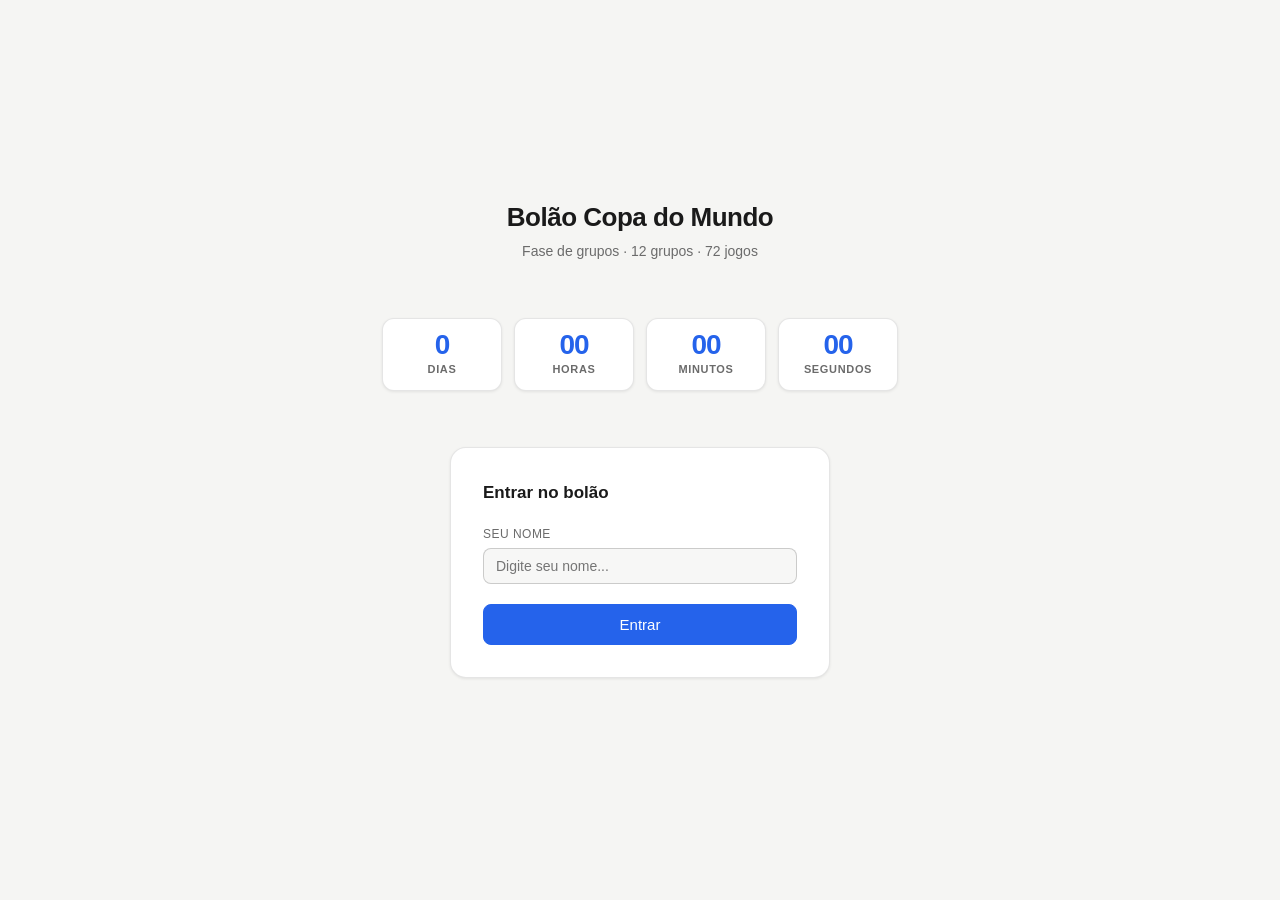
==== index.html @ 60ee1d55 "Adicionado a fase de chaveamento" ====
<!DOCTYPE html>
<html lang="pt-BR">
<head>
  <meta charset="UTF-8">
  <meta name="viewport" content="width=device-width, initial-scale=1.0">
  <title>Bolão Copa do Mundo</title>
  <link rel="stylesheet" href="css/style.css">
</head>
<body>

<div class="app">

  <!-- TELA DE LOGIN -->
  <div id="screen-login" class="screen active">
    <div class="login-wrap">
      <div class="login-logo">
        <h1>Bolão Copa do Mundo</h1>
        <p>Fase de grupos · 12 grupos · 72 jogos</p>
      </div>

      <div class="contagem">
        <div class="contagem-item">
          <span id="contagem-dias">29</span>
          <small>Dias</small>
        </div>

        <div class="contagem-item">
          <span id="contagem-horas">06</span>
          <small>Horas</small>
        </div>

        <div class="contagem-item">
          <span id="contagem-minutos">26</span>
          <small>Minutos</small>
        </div>

        <div class="contagem-item">
          <span id="contagem-segundos">40</span>
          <small>Segundos</small>
        </div>
      </div>

      <script>
        // Primeiro jogo da Copa 2026 - 11/06/2026 às 16:00
        const dataCopa = new Date("2026-06-11T16:00:00").getTime();

        function atualizarContagem() {
          const agora = new Date().getTime();
          const diferenca = dataCopa - agora;

          if (diferenca <= 0) {
            document.getElementById("contagem-dias").innerText = "0";
            document.getElementById("contagem-horas").innerText = "00";
            document.getElementById("contagem-minutos").innerText = "00";
            document.getElementById("contagem-segundos").innerText = "00";
            return;
          }

          const dias = Math.floor(diferenca / (1000 * 60 * 60 * 24));

          const horas = Math.floor(
            (diferenca % (1000 * 60 * 60 * 24)) /
            (1000 * 60 * 60)
          );

          const minutos = Math.floor(
            (diferenca % (1000 * 60 * 60)) /
            (1000 * 60)
          );

          const segundos = Math.floor(
            (diferenca % (1000 * 60)) / 1000
          );

          document.getElementById("contagem-dias").innerText = dias;
          document.getElementById("contagem-horas").innerText =
            String(horas).padStart(2, "0");

          document.getElementById("contagem-minutos").innerText =
            String(minutos).padStart(2, "0");

          document.getElementById("contagem-segundos").innerText =
            String(segundos).padStart(2, "0");
        }

        atualizarContagem();
        setInterval(atualizarContagem, 1000);
      </script>
      <div class="login-card">
        <h2>Entrar no bolão</h2>
        <div class="field-group">
          <label>Seu nome</label>
          <input type="text" id="login-name" placeholder="Digite seu nome..." maxlength="32" autocomplete="off">
        </div>
        <button class="btn btn-primary btn-full" onclick="login()">Entrar</button>
        <div id="login-error" class="error-msg" style="display:none"></div>
      </div>
      <div class="login-users" id="login-users-list"></div>
    </div>
  </div>

  <!-- TELA PRINCIPAL -->
  <div id="screen-main" class="screen">

    <header class="main-header">
      <div class="header-left">
        <span class="app-title">Bolão Copa do Mundo</span>
      </div>
      <div class="header-center">
        <nav class="main-nav">
          <button class="nav-btn active" data-view="meus-palpites" onclick="setView('meus-palpites', this)">Meus Palpites</button>
          <button class="nav-btn" data-view="comparar" onclick="setView('comparar', this)">Comparar</button>
          <button class="nav-btn" data-view="chaveamento" onclick="setView('chaveamento', this)">Chaveamento</button>
        </nav>
      </div>
      <div class="header-right">
        <div class="user-badge" id="user-badge"></div>
        <button class="theme-toggle" onclick="toggleTheme()" id="theme-btn" title="Alternar modo escuro" aria-label="Alternar modo escuro">🌙</button>
        <button class="btn btn-ghost btn-sm" onclick="logout()">Sair</button>
      </div>
    </header>

    <main class="main-content">

      <!-- VIEW: MEUS PALPITES -->
      <div id="view-meus-palpites" class="view active">
        <div class="view-header">
          <h2>Meus Palpites</h2>
          <div class="view-actions">
            <span id="progress-label" class="progress-label"></span>
            <button class="btn btn-primary btn-sm" onclick="saveAll()">Salvar tudo</button>
          </div>
        </div>
        <div id="groups-grid" class="groups-grid"></div>
      </div>

      <!-- VIEW: COMPARAR -->
      <div id="view-comparar" class="view">
        <div class="view-header">
          <h2>Comparar Palpites</h2>
        </div>
        <div id="compare-content"></div>
      </div>

      <!-- VIEW: CHAVEAMENTO -->
      <div id="view-chaveamento" class="view">
        <div class="view-header">
          <h2>Chaveamento</h2>
        </div>
        <div id="chaveamento-content"></div>
      </div>

    </main>
  </div>

</div>

<div id="toast" class="toast"></div>

<script src="js/data.js"></script>
<script src="js/app.js"></script>
</body>
</html>
---- css/style.css ----
:root {
  --bg: #f5f5f3;
  --bg-card: #ffffff;
  --bg-secondary: #f0f0ee;
  --bg-input: #f7f7f6;
  --border: rgba(0,0,0,0.10);
  --border-md: rgba(0,0,0,0.18);
  --text: #1a1a1a;
  --text-muted: #6b6b6b;
  --text-faint: #a0a0a0;
  --blue: #2563eb;
  --blue-bg: #eff6ff;
  --blue-text: #1e40af;
  --green: #16a34a;
  --green-bg: #f0fdf4;
  --green-text: #14532d;
  --amber: #d97706;
  --amber-bg: #fffbeb;
  --amber-text: #78350f;
  --red: #dc2626;
  --red-bg: #fef2f2;
  --red-text: #7f1d1d;
  --radius: 8px;
  --radius-lg: 12px;
  --radius-xl: 16px;
  --shadow: 0 1px 3px rgba(0,0,0,0.08);
}

[data-theme="dark"] {
  --bg: #0f0f0f;
  --bg-card: #1a1a1a;
  --bg-secondary: #222222;
  --bg-input: #242424;
  --border: rgba(255,255,255,0.08);
  --border-md: rgba(255,255,255,0.14);
  --text: #f0f0f0;
  --text-muted: #9a9a9a;
  --text-faint: #5a5a5a;
  --blue: #f63b3b;
  --blue-bg: #5f1e1e;
  --blue-text: #fd9393;
  --green: #22c55e;
  --green-bg: #14351f;
  --green-text: #86efac;
  --amber: #f59e0b;
  --amber-bg: #3a2500;
  --amber-text: #fcd34d;
  --red: #f87171;
  --red-bg: #3a1010;
  --red-text: #fca5a5;
  --shadow: 0 1px 3px rgba(0,0,0,0.4);
}

* { box-sizing: border-box; margin: 0; padding: 0; }

body {
  font-family: -apple-system, BlinkMacSystemFont, 'Segoe UI', sans-serif;
  background: var(--bg);
  color: var(--text);
  font-size: 14px;
  line-height: 1.5;
  transition: background 0.2s, color 0.2s;
}

/* ── SCREENS ── */
.screen { display: none; }
.screen.active { display: block; }

/* ── LOGIN ── */
.login-wrap {
  min-height: 100vh;
  display: flex;
  flex-direction: column;
  align-items: center;
  justify-content: center;
  padding: 2rem 1rem;
  gap: 1.5rem;
}

.login-logo {
  text-align: center;
}

.logo-icon {
  font-size: 48px;
  display: block;
  margin-bottom: 12px;
}

.login-logo h1 {
  font-size: 26px;
  font-weight: 600;
  letter-spacing: -0.5px;
}

.login-logo p {
  font-size: 14px;
  color: var(--text-muted);
  margin-top: 4px;
}

.login-card {
  background: var(--bg-card);
  border: 1px solid var(--border);
  border-radius: var(--radius-xl);
  padding: 2rem;
  width: 100%;
  max-width: 380px;
  box-shadow: var(--shadow);
}

.login-card h2 {
  font-size: 17px;
  font-weight: 600;
  margin-bottom: 1.25rem;
}

.login-users {
  width: 100%;
  max-width: 380px;
}

.login-users-title {
  font-size: 12px;
  color: var(--text-muted);
  text-transform: uppercase;
  letter-spacing: 0.06em;
  margin-bottom: 8px;
}

.user-list {
  display: flex;
  flex-wrap: wrap;
  gap: 8px;
}

.user-chip {
  display: inline-flex;
  align-items: center;
  gap: 6px;
  padding: 6px 14px;
  border-radius: 20px;
  border: 1px solid var(--border-md);
  background: var(--bg-card);
  font-size: 13px;
  cursor: pointer;
  transition: all 0.15s;
}

.user-chip:hover {
  background: var(--blue-bg);
  border-color: var(--blue);
  color: var(--blue-text);
}

.user-avatar {
  width: 22px;
  height: 22px;
  border-radius: 50%;
  background: var(--blue-bg);
  color: var(--blue-text);
  font-size: 11px;
  font-weight: 600;
  display: flex;
  align-items: center;
  justify-content: center;
}

/* ── FIELDS ── */
.field-group {
  margin-bottom: 1rem;
}

.field-group label {
  display: block;
  font-size: 12px;
  font-weight: 500;
  color: var(--text-muted);
  margin-bottom: 5px;
  text-transform: uppercase;
  letter-spacing: 0.04em;
}

input[type=text], input[type=number], select {
  width: 100%;
  padding: 9px 12px;
  border: 1px solid var(--border-md);
  border-radius: var(--radius);
  font-size: 14px;
  font-family: inherit;
  color: var(--text);
  background: var(--bg-input);
  outline: none;
  transition: border-color 0.15s, background 0.2s, color 0.2s;
}

input[type=text]:focus, input[type=number]:focus, select:focus {
  border-color: var(--blue);
  background: var(--bg-card);
}

input[type=number] {
  appearance: textfield;
  -moz-appearance: textfield;
}
input[type=number]::-webkit-outer-spin-button,
input[type=number]::-webkit-inner-spin-button { -webkit-appearance: none; }

.error-msg {
  margin-top: 10px;
  font-size: 13px;
  color: var(--red);
  padding: 8px 10px;
  background: var(--red-bg);
  border-radius: var(--radius);
}

/* ── BUTTONS ── */
.btn {
  display: inline-flex;
  align-items: center;
  justify-content: center;
  gap: 6px;
  padding: 8px 16px;
  border-radius: var(--radius);
  font-size: 13px;
  font-family: inherit;
  font-weight: 500;
  cursor: pointer;
  border: 1px solid transparent;
  transition: all 0.15s;
}

.btn-primary {
  background: var(--blue);
  color: #fff;
  border-color: var(--blue);
}
.btn-primary:hover { background: #ff8282; }

.btn-ghost {
  background: transparent;
  color: var(--text-muted);
  border-color: var(--border-md);
}
.btn-ghost:hover { background: var(--bg-secondary); color: var(--text); }

.btn-full { width: 100%; margin-top: 4px; padding: 11px; font-size: 15px; }
.btn-sm { padding: 6px 12px; font-size: 12px; }

/* ── DARK MODE TOGGLE ── */
.theme-toggle {
  width: 36px;
  height: 36px;
  border-radius: var(--radius);
  border: 1px solid var(--border-md);
  background: transparent;
  color: var(--text-muted);
  cursor: pointer;
  display: flex;
  align-items: center;
  justify-content: center;
  font-size: 16px;
  transition: all 0.15s;
  flex-shrink: 0;
}

.theme-toggle:hover {
  background: var(--bg-secondary);
  color: var(--text);
  border-color: var(--border-md);
}

/* ── HEADER ── */
.main-header {
  position: sticky;
  top: 0;
  z-index: 100;
  background: rgba(245,245,243,0.95);
  backdrop-filter: blur(8px);
  border-bottom: 1px solid var(--border);
  display: flex;
  align-items: center;
  gap: 1rem;
  padding: 0 1.5rem;
  height: 56px;
  transition: background 0.2s;
}

[data-theme="dark"] .main-header {
  background: rgba(15,15,15,0.95);
}

.header-left {
  display: flex;
  align-items: center;
  gap: 8px;
  min-width: 180px;
}

.logo-sm { font-size: 20px; }
.app-title { font-size: 15px; font-weight: 600; letter-spacing: -0.3px; }

.header-center { flex: 1; display: flex; justify-content: center; }

.main-nav {
  display: flex;
  gap: 2px;
  background: var(--bg-secondary);
  border-radius: var(--radius);
  padding: 3px;
}

.nav-btn {
  padding: 6px 16px;
  border: none;
  background: transparent;
  font-size: 13px;
  font-family: inherit;
  font-weight: 500;
  color: var(--text-muted);
  cursor: pointer;
  border-radius: 6px;
  transition: all 0.15s;
}

.nav-btn:hover { color: var(--text); background: rgba(0,0,0,0.04); }
[data-theme="dark"] .nav-btn:hover { background: rgba(255,255,255,0.06); }
.nav-btn.active { background: var(--bg-card); color: var(--text); box-shadow: var(--shadow); }

.header-right {
  display: flex;
  align-items: center;
  gap: 10px;
  min-width: 180px;
  justify-content: flex-end;
}

.user-badge {
  display: flex;
  align-items: center;
  gap: 8px;
  font-size: 13px;
  font-weight: 500;
}

.user-badge .avatar {
  width: 30px;
  height: 30px;
  border-radius: 50%;
  background: var(--blue-bg);
  color: var(--blue-text);
  font-size: 12px;
  font-weight: 700;
  display: flex;
  align-items: center;
  justify-content: center;
}

/* ── MAIN CONTENT ── */
.main-content { padding: 1.5rem; max-width: 1400px; margin: 0 auto; }

.view { display: none; }
.view.active { display: block; }

.view-header {
  display: flex;
  align-items: center;
  justify-content: space-between;
  margin-bottom: 1.5rem;
  flex-wrap: wrap;
  gap: 10px;
}

.view-header h2 {
  font-size: 20px;
  font-weight: 600;
  letter-spacing: -0.3px;
}

.view-actions {
  display: flex;
  align-items: center;
  gap: 10px;
}

.progress-label {
  font-size: 12px;
  color: var(--text-muted);
  background: var(--bg-secondary);
  padding: 4px 10px;
  border-radius: 20px;
}

/* ── GROUPS GRID ── */
.groups-grid {
  display: grid;
  grid-template-columns: repeat(auto-fit, minmax(370px, 370px));
  justify-content: center;
  gap: 1.25rem;
  width: 100%;
}

/* ── GROUP CARD ── */
.group-card {
  background: var(--bg-card);
  border: 1px solid var(--border);
  border-radius: var(--radius-lg);
  overflow: hidden;
  box-shadow: var(--shadow);
  transition: background 0.2s, border-color 0.2s;
}

.group-card-header {
  display: flex;
  align-items: center;
  gap: 10px;
  padding: 12px 16px;
  border-bottom: 1px solid var(--border);
}

.group-badge {
  width: 30px;
  height: 30px;
  border-radius: 7px;
  background: var(--blue-bg);
  color: var(--blue-text);
  font-weight: 700;
  font-size: 14px;
  display: flex;
  align-items: center;
  justify-content: center;
}

.group-card-header h3 {
  font-size: 14px;
  font-weight: 600;
}

/* ── STANDINGS TABLE ── */
.standings-wrap { overflow-x: auto; }

.standings-table {
  width: 100%;
  border-collapse: collapse;
  font-size: 12px;
}

.standings-table th {
  padding: 6px 6px;
  font-size: 10px;
  font-weight: 500;
  color: var(--text-faint);
  text-align: center;
  text-transform: uppercase;
  letter-spacing: 0.05em;
  border-bottom: 1px solid var(--border);
  background: var(--bg-secondary);
}

.standings-table th:first-child { text-align: left; padding-left: 12px; }

.standings-table td {
  padding: 7px 6px;
  text-align: center;
  font-variant-numeric: tabular-nums;
}

.standings-table td:first-child { text-align: left; padding-left: 6px; }

.standings-table tr:not(:last-child) td {
  border-bottom: 1px solid var(--border);
}

.standings-table tr.q1 td:first-child { border-left: 3px solid var(--green); }
.standings-table tr.q2 td:first-child { border-left: 3px solid var(--blue); }

.team-cell {
  display: flex;
  align-items: center;
  gap: 4px;
  white-space: nowrap;
}

.rank { font-size: 11px; color: var(--text-faint); width: 14px; text-align: center; }
.flag { font-size: 14px; }
.team-name { font-size: 12px; font-weight: 500; }
.pts { font-weight: 700; color: var(--text); }

/* ── MATCHES ── */
.matches-section {
  padding: 10px 14px 14px;
  border-top: 1px solid var(--border);
}

.matches-section-label {
  font-size: 10px;
  font-weight: 600;
  color: var(--text-faint);
  text-transform: uppercase;
  letter-spacing: 0.06em;
  margin-bottom: 8px;
}

.match-row {
  display: flex;
  align-items: center;
  gap: 8px;
  padding: 4px 0;
}

.match-home, .match-away {
  flex: 1;
  font-size: 12px;
  overflow: hidden;
  text-overflow: ellipsis;
  white-space: nowrap;
}

.match-away { text-align: right; }

.score-box {
  display: flex;
  align-items: center;
  gap: 4px;
  flex-shrink: 0;
}

.score-input {
  width: 32px;
  height: 28px;
  text-align: center;
  font-size: 14px;
  font-weight: 600;
  border: 1px solid var(--border-md);
  border-radius: 6px;
  padding: 0;
  background: var(--bg-input);
  color: var(--text);
  font-family: inherit;
  outline: none;
  transition: border-color 0.15s, background 0.2s, color 0.2s;
  cursor: pointer;
}

.score-input:focus {
  border-color: var(--blue);
  background: var(--bg-card);
}

.score-sep {
  font-size: 12px;
  color: var(--text-faint);
  font-weight: 600;
}

/* ── COMPARE ── */
.compare-group-block {
  margin-bottom: 0;
  padding: 2rem 0;
  border-bottom: 2px solid var(--border-md);
}

.compare-group-block:last-child {
  border-bottom: none;
  padding-bottom: 0;
}

.compare-group-divider {
  display: flex;
  align-items: center;
  gap: 12px;
  margin-bottom: 1rem;
}

.compare-group-line {
  flex: 1;
  height: 2px;
  background: var(--border-md);
  border-radius: 2px;
}

.compare-group-title {
  font-size: 14px;
  font-weight: 600;
  color: var(--text-muted);
  margin-bottom: 10px;
  display: flex;
  align-items: center;
  gap: 8px;
}

.compare-badge {
  width: 24px;
  height: 24px;
  border-radius: 5px;
  background: var(--blue-bg);
  color: var(--blue-text);
  font-size: 12px;
  font-weight: 700;
  display: flex;
  align-items: center;
  justify-content: center;
}

.compare-table-wrap { overflow-x: auto; background: var(--bg-card); border-radius: var(--radius-lg); border: 1px solid var(--border); box-shadow: var(--shadow); }

.compare-table {
  width: 100%;
  border-collapse: collapse;
  font-size: 12px;
}

.compare-table th, .compare-table td {
  padding: 9px 14px;
  border-bottom: 1px solid var(--border);
  white-space: nowrap;
}

.compare-table thead th {
  background: var(--bg-secondary);
  font-size: 11px;
  font-weight: 600;
  color: var(--text-muted);
  text-transform: uppercase;
  letter-spacing: 0.04em;
}

.compare-table td:first-child { font-weight: 500; }
.compare-table tr:last-child td { border-bottom: none; }

.score-badge {
  display: inline-flex;
  align-items: center;
  justify-content: center;
  min-width: 48px;
  padding: 3px 8px;
  border-radius: 5px;
  font-weight: 600;
  font-size: 13px;
  background: var(--bg-secondary);
  color: var(--text);
}

.score-badge.empty { color: var(--text-faint); background: transparent; font-weight: 400; }
.score-badge.match-exact { background: var(--green-bg); color: var(--green-text); }
.score-badge.match-result { background: var(--amber-bg); color: var(--amber-text); }

/* ── RANKING ── */
.ranking-card {
  background: var(--bg-card);
  border: 1px solid var(--border);
  border-radius: var(--radius-lg);
  box-shadow: var(--shadow);
  overflow: hidden;
}

.ranking-table {
  width: 100%;
  border-collapse: collapse;
}

.ranking-table th, .ranking-table td {
  padding: 12px 20px;
  text-align: left;
  border-bottom: 1px solid var(--border);
}

.ranking-table thead th {
  background: var(--bg-secondary);
  font-size: 11px;
  font-weight: 600;
  color: var(--text-muted);
  text-transform: uppercase;
  letter-spacing: 0.04em;
}

.ranking-table tr:last-child td { border-bottom: none; }
.ranking-table td:not(:first-child) { text-align: center; }
.ranking-table th:not(:first-child) { text-align: center; }

.rank-pos {
  font-size: 16px;
  font-weight: 700;
  color: var(--text-faint);
  margin-right: 12px;
}

.rank-pos.gold { color: #f59e0b; }
.rank-pos.silver { color: #94a3b8; }
.rank-pos.bronze { color: #b45309; }

.rank-name {
  font-weight: 600;
  font-size: 14px;
}

.rank-pts {
  font-weight: 700;
  font-size: 16px;
  color: var(--blue);
}

.rank-sub { font-size: 11px; color: var(--text-faint); }

/* ── TOAST ── */
.toast {
  position: fixed;
  bottom: 24px;
  left: 50%;
  transform: translateX(-50%) translateY(80px);
  background: #1a1a1a;
  color: #fff;
  padding: 10px 20px;
  border-radius: 8px;
  font-size: 13px;
  font-weight: 500;
  opacity: 0;
  transition: all 0.25s;
  z-index: 9999;
  pointer-events: none;
}

[data-theme="dark"] .toast {
  background: #333;
  color: #f0f0f0;
  border: 1px solid var(--border-md);
}

.toast.show {
  opacity: 1;
  transform: translateX(-50%) translateY(0);
}

/* ── EMPTY STATE ── */
.empty-state {
  text-align: center;
  padding: 3rem;
  color: var(--text-muted);
}

.empty-state p { margin-top: 8px; font-size: 14px; }

/* ── LEGEND ── */
.legend {
  display: flex;
  gap: 16px;
  margin-bottom: 1rem;
  flex-wrap: wrap;
}

.legend-item {
  display: flex;
  align-items: center;
  gap: 6px;
  font-size: 12px;
  color: var(--text-muted);
}

.legend-bar {
  width: 14px;
  height: 3px;
  border-radius: 2px;
}

/* ── COMPARE STANDINGS ── */
.compare-standings-row {
  display: grid;
  grid-template-columns: repeat(auto-fill, minmax(340px, 1fr));
  gap: 1rem;
}

.compare-user-block {
  background: var(--bg-card);
  border: 1px solid var(--border);
  border-radius: var(--border-radius-lg, 12px);
  overflow: hidden;
  box-shadow: var(--shadow);
}

.compare-user-name {
  padding: 9px 14px;
  font-size: 13px;
  font-weight: 600;
  color: var(--blue-text);
  background: var(--blue-bg);
  border-bottom: 1px solid var(--border);
}
@media (max-width: 700px) {
  .main-header { padding: 0 1rem; }
  .header-left .app-title { display: none; }
  .main-content { padding: 1rem; }
  .groups-grid { grid-template-columns: 1fr; }
  .header-right .user-badge span:not(.avatar) { display: none; }
}

/* ── COUNTDOWN MODAL ── */
#countdown-overlay {
  position: fixed;
  inset: 0;
  background: rgba(0,0,0,0.55);
  display: flex;
  align-items: center;
  justify-content: center;
  z-index: 9998;
  padding: 1rem;
  backdrop-filter: blur(4px);
}

.cd-modal {
  background: var(--bg-card);
  border: 1px solid var(--border);
  border-radius: var(--radius-xl);
  padding: 2rem;
  max-width: 400px;
  width: 100%;
  text-align: center;
  box-shadow: 0 8px 32px rgba(0,0,0,0.2);
}

.cd-circle {
  width: 90px;
  height: 90px;
  border-radius: 50%;
  background: var(--red-bg);
  border: 3px solid var(--red);
  display: flex;
  flex-direction: column;
  align-items: center;
  justify-content: center;
  margin: 0 auto 1.25rem;
}

.cd-num {
  font-size: 30px;
  font-weight: 700;
  color: var(--red);
  line-height: 1;
}

.cd-lbl {
  font-size: 10px;
  color: var(--red);
  letter-spacing: 0.08em;
  margin-top: 2px;
  opacity: 0.7;
}

.cd-title {
  font-size: 18px;
  font-weight: 600;
  margin-bottom: 0.5rem;
}

.cd-sub {
  font-size: 14px;
  color: var(--text-muted);
  line-height: 1.6;
  margin-bottom: 1rem;
}

.cd-warn {
  background: var(--amber-bg);
  border: 1px solid var(--amber);
  border-radius: var(--radius);
  padding: 0.75rem 1rem;
  font-size: 13px;
  color: var(--amber-text);
  margin-bottom: 1.25rem;
  line-height: 1.5;
  text-align: left;
}

.groups-grid-inner {
  display: grid;
  grid-template-columns: repeat(auto-fit, minmax(370px, 370px));
  justify-content: center;
  gap: 1.25rem;
  width: 100%;
}

/* ── CONTAGEM COPA ── */
.contagem {
  display: flex;
  flex-direction: row;

  justify-content: center;
  align-items: center;

  gap: 18px;

  width: 100%;
  margin: 2rem 0;
}

.contagem-item {
  width: 120px;

  padding: 22px 16px;

  border-radius: var(--radius-xl);

  background:
    linear-gradient(
      145deg,
      var(--bg-card),
      var(--bg-secondary)
    );

  border: 1px solid var(--border);

  box-shadow:
    0 4px 18px rgba(0,0,0,0.08);

  text-align: center;

  transition:
    transform 0.2s ease,
    box-shadow 0.2s ease,
    border-color 0.2s ease;
}

.contagem-item:hover {
  transform: translateY(-4px);

  border-color: var(--blue);

  box-shadow:
    0 10px 24px rgba(0,0,0,0.15);
}

.contagem-item span {
  display: block;

  font-size: 42px;
  font-weight: 800;

  line-height: 1;
  letter-spacing: -2px;

  color: var(--blue);
}

.contagem-item small {
  display: block;

  margin-top: 10px;

  font-size: 11px;
  font-weight: 600;

  text-transform: uppercase;
  letter-spacing: 0.12em;

  color: var(--text-muted);
}

/* RESPONSIVO */
@media (max-width: 700px) {
  .contagem {
    gap: 10px;
  }

  .contagem-item {
    width: 85px;
    padding: 16px 10px;
  }

  .contagem-item span {
    font-size: 28px;
  }

  .contagem-item small {
    font-size: 9px;
  }
}

/* CONTAGEM MENOR DENTRO DO MODAL */
.cd-modal .contagem {
  gap: 10px;
  margin: 0 0 1.5rem;
}

.cd-modal .contagem-item {
  width: 78px;
  padding: 14px 8px;
}

.cd-modal .contagem-item span {
  font-size: 28px;
}

.cd-modal .contagem-item small {
  font-size: 9px;
  margin-top: 6px;
}

/* ── CONTAGEM REGRESSIVA ── */
.contagem {
  display: flex;
  gap: 12px;
  justify-content: center;
}

.contagem-item {
  display: flex;
  flex-direction: column;
  align-items: center;
  background: var(--bg-card);
  border: 1px solid var(--border);
  border-radius: var(--radius-lg);
  padding: 12px 18px;
  min-width: 64px;
  box-shadow: var(--shadow);
}

.contagem-item span {
  font-size: 28px;
  font-weight: 700;
  letter-spacing: -1px;
  color: var(--blue);
  font-variant-numeric: tabular-nums;
}

.contagem-item small {
  font-size: 11px;
  color: var(--text-muted);
  text-transform: uppercase;
  letter-spacing: 0.06em;
  margin-top: 2px;
}

.bracket {
  display: flex;
  gap: 40px;
  overflow-x: auto;
  padding: 20px;
  min-height: 800px;
}

.round {
  display: flex;
  flex-direction: column;
  justify-content: space-around;
  min-width: 220px;
}

.round-title {
  text-align: center;
  font-weight: bold;
  margin-bottom: 20px;
  font-size: 18px;
}

.match-card {
  background: var(--bg-card);
  border: 1px solid var(--border-md);
  border-radius: 12px;
  padding: 12px;
  margin: 20px 0;
  min-width: 220px;
  box-shadow: 0 2px 8px rgba(0,0,0,.15);
}

.team-row {
  display: flex;
  align-items: center;
  justify-content: space-between;
  gap: 10px;
  margin: 6px 0;
}

.team-row span {
  font-size: 13px;
  font-weight: 600;
  flex: 1;
}

.team-row input {
  width: 50px;
  height: 32px;
  border-radius: 8px;
  border: 1px solid var(--border-md);
  background: var(--bg-input);
  color: var(--text);
  text-align: center;
}
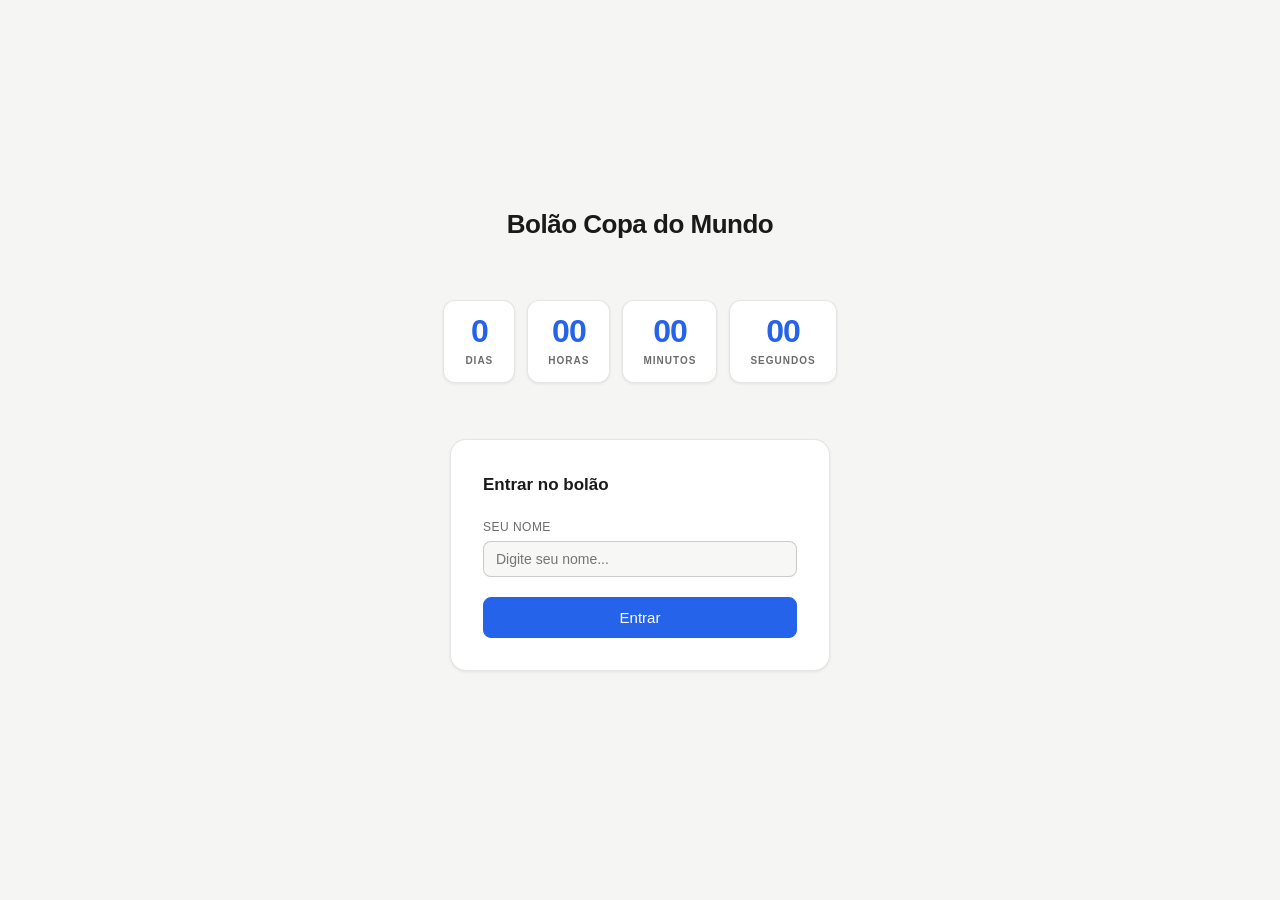
==== commit 8c11d4ea: "Criado automação para atualizar os placares do jogos" ====
--- a/index.html
+++ b/index.html
@@ -15,7 +15,6 @@
     <div class="login-wrap">
       <div class="login-logo">
         <h1>Bolão Copa do Mundo</h1>
-        <p>Fase de grupos · 12 grupos · 72 jogos</p>
       </div>
 
       <div class="contagem">
@@ -104,13 +103,20 @@
 
     <header class="main-header">
       <div class="header-left">
-        <span class="app-title">Bolão Copa do Mundo</span>
+        <spam class="app-title" onclick="goToHomeView()" class="logo-title">Bolão Copa do Mundo</spam>
       </div>
       <div class="header-center">
         <nav class="main-nav">
-          <button class="nav-btn active" data-view="meus-palpites" onclick="setView('meus-palpites', this)">Meus Palpites</button>
-          <button class="nav-btn" data-view="comparar" onclick="setView('comparar', this)">Comparar</button>
-          <button class="nav-btn" data-view="chaveamento" onclick="setView('chaveamento', this)">Chaveamento</button>
+          <div class="nav-dropdown">
+            <button class="nav-btn active dropdown-toggle" onclick="togglePalpitesMenu(this)">Meus Palpites</button>
+            <div class="dropdown-menu">
+              <button class="dropdown-item" data-view="minha-classificacao" onclick="selectPalpiteView('minha-classificacao', this)">Classificação</button>
+              <button class="dropdown-item" data-view="meu-chaveamento" onclick="selectPalpiteView('meu-chaveamento', this)">Chaveamento</button>
+            </div>
+          </div>
+          <button class="nav-btn" data-view="comparar" onclick="setView('comparar', this)">Comparar Classificação</button>
+          <button class="nav-btn" data-view="classificacao" onclick="setView('classificacao', this)">Classificação Oficial</button>
+          <button class="nav-btn" data-view="chaveamento" onclick="setView('chaveamento', this)">Chaveamento Oficial</button>
         </nav>
       </div>
       <div class="header-right">
@@ -126,20 +132,140 @@
       <div id="view-meus-palpites" class="view active">
         <div class="view-header">
           <h2>Meus Palpites</h2>
+          <div class="view-actions"></div>
+        </div>
+
+        <div class="palpites-grid">
+
+          <!-- MINHA CLASSIFICAÇÃO -->
+          <div 
+            class="palpite-card"
+            onclick="setView('minha-classificacao', this)"
+          >
+            <div class="palpite-icon">🏆</div>
+
+            <div class="palpite-content">
+              <h3>Minha Classificação</h3>
+              <p>
+                Veja e edite seus palpites da fase de grupos.
+              </p>
+            </div>
+
+            <div class="palpite-arrow">→</div>
+          </div>
+
+          <!-- MEU CHAVEAMENTO -->
+          <div 
+            class="palpite-card"
+            onclick="setView('meu-chaveamento', this)"
+          >
+            <div class="palpite-icon">⚔️</div>
+
+            <div class="palpite-content">
+              <h3>Meu Chaveamento</h3>
+              <p>
+                Monte o mata-mata completo até a final.
+              </p>
+            </div>
+
+            <div class="palpite-arrow">→</div>
+          </div>
+
+          <!-- COMPARAR -->
+          <div 
+            class="palpite-card"
+            onclick="setView('comparar', this)"
+          >
+            <div class="palpite-icon">📊</div>
+
+            <div class="palpite-content">
+              <h3>Comparar Classificação</h3>
+              <p>
+                Compare seus palpites com os oficiais.
+              </p>
+            </div>
+
+            <div class="palpite-arrow">→</div>
+          </div>
+
+          <!-- CLASSIFICAÇÃO OFICIAL -->
+          <div 
+            class="palpite-card"
+            onclick="setView('classificacao', this)"
+          >
+            <div class="palpite-icon">🌍</div>
+
+            <div class="palpite-content">
+              <h3>Classificação Oficial</h3>
+              <p>
+                Veja a classificação atual da Copa.
+              </p>
+            </div>
+
+            <div class="palpite-arrow">→</div>
+          </div>
+
+          <!-- CHAVEAMENTO OFICIAL -->
+          <div 
+            class="palpite-card"
+            onclick="setView('chaveamento', this)"
+          >
+            <div class="palpite-icon">🏟️</div>
+
+            <div class="palpite-content">
+              <h3>Chaveamento Oficial</h3>
+              <p>
+                Acompanhe o mata-mata oficial do torneio.
+              </p>
+            </div>
+
+            <div class="palpite-arrow">→</div>
+          </div>
+
+        </div>
+      </div>
+
+      <!-- VIEW: MINHA CLASSIFICAÇÃO -->
+      <div id="view-minha-classificacao" class="view">
+        <div class="view-header">
+          <h2>Minha Classificação</h2>
           <div class="view-actions">
             <span id="progress-label" class="progress-label"></span>
             <button class="btn btn-primary btn-sm" onclick="saveAll()">Salvar tudo</button>
           </div>
         </div>
+        <button class="btn btn-primary btn-sm" onclick="setView('meus-palpites', this)">Voltar</button>
         <div id="groups-grid" class="groups-grid"></div>
+      </div>
+
+      <!-- VIEW: MEU CHAVEAMENTO -->
+      <div id="view-meu-chaveamento" class="view">
+        <div class="view-header">
+          <h2>Meu Chaveamento</h2>
+          <div class="view-actions">
+            <button class="btn btn-primary btn-sm" onclick="saveBracket()">
+              Salvar chaveamento
+            </button>
+          </div>
+        </div>
+        <button class="btn btn-primary btn-sm" onclick="setView('meus-palpites', this)">Voltar</button>
+        <div id="meu-chaveamento-content"></div>
       </div>
 
       <!-- VIEW: COMPARAR -->
       <div id="view-comparar" class="view">
         <div class="view-header">
-          <h2>Comparar Palpites</h2>
+          <h2>Comparar Classificação</h2>
         </div>
         <div id="compare-content"></div>
+      </div>
+
+      <!-- VIEW: CLASSIFICAÇÃO -->
+      <div id="view-classificacao" class="view">
+        <div class="view-header">
+          <h2>Classificação Oficial</h2>
+        </div>
+        <div id="classificacao-content" class="groups-grid"></div>
       </div>
 
       <!-- VIEW: CHAVEAMENTO -->
--- a/css/style.css
+++ b/css/style.css
@@ -1,57 +1,65 @@
+/* ═══════════════════════════════════════════════════════════
+   BOLÃO COPA DO MUNDO 2026 — style.css
+   ═══════════════════════════════════════════════════════════ */
+
+/* ── TOKENS ── */
 :root {
-  --bg: #f5f5f3;
-  --bg-card: #ffffff;
-  --bg-secondary: #f0f0ee;
-  --bg-input: #f7f7f6;
-  --border: rgba(0,0,0,0.10);
-  --border-md: rgba(0,0,0,0.18);
-  --text: #1a1a1a;
-  --text-muted: #6b6b6b;
-  --text-faint: #a0a0a0;
-  --blue: #2563eb;
-  --blue-bg: #eff6ff;
-  --blue-text: #1e40af;
-  --green: #16a34a;
-  --green-bg: #f0fdf4;
-  --green-text: #14532d;
-  --amber: #d97706;
-  --amber-bg: #fffbeb;
-  --amber-text: #78350f;
-  --red: #dc2626;
-  --red-bg: #fef2f2;
-  --red-text: #7f1d1d;
-  --radius: 8px;
-  --radius-lg: 12px;
-  --radius-xl: 16px;
-  --shadow: 0 1px 3px rgba(0,0,0,0.08);
+  --bg:          #f5f5f3;
+  --bg-card:     #ffffff;
+  --bg-secondary:#f0f0ee;
+  --bg-input:    #f7f7f6;
+  --border:      rgba(0,0,0,.10);
+  --border-md:   rgba(0,0,0,.18);
+  --text:        #1a1a1a;
+  --text-muted:  #6b6b6b;
+  --text-faint:  #a0a0a0;
+  --blue:        #2563eb;
+  --blue-bg:     #eff6ff;
+  --blue-text:   #1e40af;
+  --green:       #16a34a;
+  --green-bg:    #f0fdf4;
+  --green-text:  #14532d;
+  --amber:       #d97706;
+  --amber-bg:    #fffbeb;
+  --amber-text:  #78350f;
+  --red:         #dc2626;
+  --red-bg:      #fef2f2;
+  --red-text:    #7f1d1d;
+  --radius:      8px;
+  --radius-lg:   12px;
+  --radius-xl:   16px;
+  --shadow:      0 1px 3px rgba(0,0,0,.08);
+  --shadow-md:   0 4px 16px rgba(0,0,0,.10);
 }
 
 [data-theme="dark"] {
-  --bg: #0f0f0f;
-  --bg-card: #1a1a1a;
-  --bg-secondary: #222222;
-  --bg-input: #242424;
-  --border: rgba(255,255,255,0.08);
-  --border-md: rgba(255,255,255,0.14);
-  --text: #f0f0f0;
-  --text-muted: #9a9a9a;
-  --text-faint: #5a5a5a;
-  --blue: #f63b3b;
-  --blue-bg: #5f1e1e;
-  --blue-text: #fd9393;
-  --green: #22c55e;
-  --green-bg: #14351f;
-  --green-text: #86efac;
-  --amber: #f59e0b;
-  --amber-bg: #3a2500;
-  --amber-text: #fcd34d;
-  --red: #f87171;
-  --red-bg: #3a1010;
-  --red-text: #fca5a5;
-  --shadow: 0 1px 3px rgba(0,0,0,0.4);
-}
-
-* { box-sizing: border-box; margin: 0; padding: 0; }
+  --bg:          #0f0f0f;
+  --bg-card:     #1a1a1a;
+  --bg-secondary:#222222;
+  --bg-input:    #242424;
+  --border:      rgba(255,255,255,.08);
+  --border-md:   rgba(255,255,255,.14);
+  --text:        #f0f0f0;
+  --text-muted:  #9a9a9a;
+  --text-faint:  #5a5a5a;
+  --blue:        #f63b3b;
+  --blue-bg:     #5f1e1e;
+  --blue-text:   #fd9393;
+  --green:       #22c55e;
+  --green-bg:    #14351f;
+  --green-text:  #86efac;
+  --amber:       #f59e0b;
+  --amber-bg:    #3a2500;
+  --amber-text:  #fcd34d;
+  --red:         #f87171;
+  --red-bg:      #3a1010;
+  --red-text:    #fca5a5;
+  --shadow:      0 1px 3px rgba(0,0,0,.4);
+  --shadow-md:   0 4px 16px rgba(0,0,0,.4);
+}
+
+/* ── RESET ── */
+*, *::before, *::after { box-sizing: border-box; margin: 0; padding: 0; }
 
 body {
   font-family: -apple-system, BlinkMacSystemFont, 'Segoe UI', sans-serif;
@@ -59,14 +67,20 @@
   color: var(--text);
   font-size: 14px;
   line-height: 1.5;
-  transition: background 0.2s, color 0.2s;
-}
-
-/* ── SCREENS ── */
-.screen { display: none; }
-.screen.active { display: block; }
-
-/* ── LOGIN ── */
+  transition: background .2s, color .2s;
+}
+
+/* ═══════════════════════════════════════════════════════════
+   SCREENS
+   ═══════════════════════════════════════════════════════════ */
+.screen         { display: none; }
+.screen.active  { display: block; }
+.view           { display: none; }
+.view.active    { display: block; }
+
+/* ═══════════════════════════════════════════════════════════
+   LOGIN
+   ═══════════════════════════════════════════════════════════ */
 .login-wrap {
   min-height: 100vh;
   display: flex;
@@ -77,27 +91,9 @@
   gap: 1.5rem;
 }
 
-.login-logo {
-  text-align: center;
-}
-
-.logo-icon {
-  font-size: 48px;
-  display: block;
-  margin-bottom: 12px;
-}
-
-.login-logo h1 {
-  font-size: 26px;
-  font-weight: 600;
-  letter-spacing: -0.5px;
-}
-
-.login-logo p {
-  font-size: 14px;
-  color: var(--text-muted);
-  margin-top: 4px;
-}
+.login-logo { text-align: center; }
+.login-logo h1 { font-size: 26px; font-weight: 600; letter-spacing: -.5px; }
+.login-logo p  { font-size: 14px; color: var(--text-muted); margin-top: 4px; }
 
 .login-card {
   background: var(--bg-card);
@@ -108,980 +104,688 @@
   max-width: 380px;
   box-shadow: var(--shadow);
 }
-
-.login-card h2 {
-  font-size: 17px;
-  font-weight: 600;
+.login-card h2 { font-size: 17px; font-weight: 600; margin-bottom: 1.25rem; }
+
+.login-users-title {
+  font-size: 12px; color: var(--text-muted);
+  text-transform: uppercase; letter-spacing: .06em;
+  margin-bottom: 8px;
+}
+
+.user-list { display: flex; flex-wrap: wrap; gap: 8px; }
+
+.user-chip {
+  display: inline-flex; align-items: center; gap: 6px;
+  padding: 6px 14px; border-radius: 20px;
+  border: 1px solid var(--border-md);
+  background: var(--bg-card); font-size: 13px;
+  cursor: pointer; transition: all .15s;
+}
+.user-chip:hover { background: var(--blue-bg); border-color: var(--blue); color: var(--blue-text); }
+
+.user-avatar {
+  width: 22px; height: 22px; border-radius: 50%;
+  background: var(--blue-bg); color: var(--blue-text);
+  font-size: 11px; font-weight: 600;
+  display: flex; align-items: center; justify-content: center;
+}
+
+/* ═══════════════════════════════════════════════════════════
+   FIELDS
+   ═══════════════════════════════════════════════════════════ */
+.field-group { margin-bottom: 1rem; }
+.field-group label {
+  display: block; font-size: 12px; font-weight: 500;
+  color: var(--text-muted); margin-bottom: 5px;
+  text-transform: uppercase; letter-spacing: .04em;
+}
+
+input[type=text], input[type=number], select {
+  width: 100%; padding: 9px 12px;
+  border: 1px solid var(--border-md); border-radius: var(--radius);
+  font-size: 14px; font-family: inherit;
+  color: var(--text); background: var(--bg-input);
+  outline: none;
+  transition: border-color .15s, background .2s, color .2s;
+}
+input[type=text]:focus, input[type=number]:focus { border-color: var(--blue); background: var(--bg-card); }
+input[type=number]                { appearance: textfield; -moz-appearance: textfield; }
+input[type=number]::-webkit-outer-spin-button,
+input[type=number]::-webkit-inner-spin-button { -webkit-appearance: none; }
+
+.error-msg {
+  margin-top: 10px; font-size: 13px; color: var(--red);
+  padding: 8px 10px; background: var(--red-bg); border-radius: var(--radius);
+}
+
+/* ═══════════════════════════════════════════════════════════
+   BUTTONS
+   ═══════════════════════════════════════════════════════════ */
+.btn {
+  display: inline-flex; align-items: center; justify-content: center; gap: 6px;
+  padding: 8px 16px; border-radius: var(--radius);
+  font-size: 13px; font-family: inherit; font-weight: 500;
+  cursor: pointer; border: 1px solid transparent;
+  transition: all .15s;
+}
+.btn-primary { background: var(--blue); color: #fff; border-color: var(--blue); }
+.btn-primary:hover { filter: brightness(1.1); }
+.btn-ghost { background: transparent; color: var(--text-muted); border-color: var(--border-md); }
+.btn-ghost:hover { background: var(--bg-secondary); color: var(--text); }
+.btn-full { width: 100%; margin-top: 4px; padding: 11px; font-size: 15px; }
+.btn-sm   { padding: 6px 12px; font-size: 12px; }
+
+/* ═══════════════════════════════════════════════════════════
+   THEME TOGGLE
+   ═══════════════════════════════════════════════════════════ */
+.theme-toggle {
+  width: 36px; height: 36px; border-radius: var(--radius);
+  border: 1px solid var(--border-md); background: transparent;
+  color: var(--text-muted); cursor: pointer;
+  display: flex; align-items: center; justify-content: center;
+  font-size: 16px; transition: all .15s; flex-shrink: 0;
+}
+.theme-toggle:hover { background: var(--bg-secondary); color: var(--text); }
+
+/* ═══════════════════════════════════════════════════════════
+   HEADER
+   ═══════════════════════════════════════════════════════════ */
+.main-header {
+  position: sticky; top: 0; z-index: 100;
+  background: rgba(245,245,243,.95);
+  backdrop-filter: blur(8px);
+  border-bottom: 1px solid var(--border);
+  display: flex; align-items: center; gap: 1rem;
+  padding: 0 1.5rem; height: 56px;
+  transition: background .2s;
+}
+[data-theme="dark"] .main-header { background: rgba(15,15,15,.95); }
+
+.header-left  { display: flex; align-items: center; gap: 8px; min-width: 180px; }
+.app-title    { font-size: 15px; font-weight: 600; letter-spacing: -.3px; }
+.header-center{ flex: 1; display: flex; justify-content: center; }
+.header-right { display: flex; align-items: center; gap: 10px; min-width: 180px; justify-content: flex-end; }
+
+.main-nav {
+  display: flex; gap: 2px;
+  background: var(--bg-secondary);
+  border-radius: var(--radius); padding: 3px;
+}
+.nav-btn {
+  padding: 6px 16px; border: none; background: transparent;
+  font-size: 13px; font-family: inherit; font-weight: 500;
+  color: var(--text-muted); cursor: pointer; border-radius: 6px;
+  transition: all .15s;
+}
+.nav-btn:hover { color: var(--text); background: rgba(0,0,0,.04); }
+[data-theme="dark"] .nav-btn:hover { background: rgba(255,255,255,.06); }
+.nav-btn.active { background: var(--bg-card); color: var(--text); box-shadow: var(--shadow); }
+
+.user-badge { display: flex; align-items: center; gap: 8px; font-size: 13px; font-weight: 500; }
+.user-badge .avatar {
+  width: 30px; height: 30px; border-radius: 50%;
+  background: var(--blue-bg); color: var(--blue-text);
+  font-size: 12px; font-weight: 700;
+  display: flex; align-items: center; justify-content: center;
+}
+
+/* ═══════════════════════════════════════════════════════════
+   MAIN CONTENT
+   ═══════════════════════════════════════════════════════════ */
+.main-content { padding: 1.5rem; max-width: 1400px; margin: 0 auto; }
+
+.view-header {
+  display: flex; align-items: center; justify-content: space-between;
+  margin-bottom: 1.5rem; flex-wrap: wrap; gap: 10px;
+}
+.view-header h2 { font-size: 20px; font-weight: 600; letter-spacing: -.3px; }
+.view-actions { display: flex; align-items: center; gap: 10px; }
+.progress-label {
+  font-size: 12px; color: var(--text-muted);
+  background: var(--bg-secondary); padding: 4px 10px; border-radius: 20px;
+}
+
+.view-shortcuts { display: flex; flex-direction: column; gap: 12px; align-items: flex-start; margin-top: 1.5rem; }
+.view-shortcuts .btn { min-width: 220px; height: 48px; font-size: 15px; font-weight: 600; border-radius: 12px; }
+
+/* ═══════════════════════════════════════════════════════════
+   GROUPS GRID
+   ═══════════════════════════════════════════════════════════ */
+.groups-grid {
+  display: grid;
+  grid-template-columns: repeat(auto-fill, minmax(370px, 1fr));
+  gap: 1.25rem;
+}
+
+.group-card {
+  background: var(--bg-card); border: 1px solid var(--border);
+  border-radius: var(--radius-lg); overflow: hidden;
+  box-shadow: var(--shadow); transition: background .2s, border-color .2s;
+}
+.group-card-header {
+  display: flex; align-items: center; gap: 10px;
+  padding: 12px 16px; border-bottom: 1px solid var(--border);
+}
+.group-badge {
+  width: 30px; height: 30px; border-radius: 7px;
+  background: var(--blue-bg); color: var(--blue-text);
+  font-weight: 700; font-size: 14px;
+  display: flex; align-items: center; justify-content: center;
+}
+.group-card-header h3 { font-size: 14px; font-weight: 600; }
+
+/* ── Standings ── */
+.standings-wrap { overflow-x: auto; }
+.standings-table { width: 100%; border-collapse: collapse; font-size: 12px; }
+.standings-table th {
+  padding: 6px; font-size: 10px; font-weight: 500;
+  color: var(--text-faint); text-align: center;
+  text-transform: uppercase; letter-spacing: .05em;
+  border-bottom: 1px solid var(--border);
+  background: var(--bg-secondary);
+}
+.standings-table th:first-child { text-align: left; padding-left: 12px; }
+.standings-table td { padding: 7px 6px; text-align: center; font-variant-numeric: tabular-nums; }
+.standings-table td:first-child { text-align: left; padding-left: 6px; }
+.standings-table tr:not(:last-child) td { border-bottom: 1px solid var(--border); }
+.standings-table tr.q1 td:first-child { border-left: 3px solid var(--green); }
+.standings-table tr.q2 td:first-child { border-left: 3px solid var(--blue); }
+
+.team-cell { display: flex; align-items: center; gap: 4px; white-space: nowrap; }
+.rank      { font-size: 11px; color: var(--text-faint); width: 14px; text-align: center; }
+.flag      { font-size: 14px; }
+.team-name { font-size: 12px; font-weight: 500; }
+.pts       { font-weight: 700; color: var(--text); }
+
+/* ── Matches ── */
+.matches-section { padding: 10px 14px 14px; border-top: 1px solid var(--border); }
+.matches-section-label {
+  font-size: 10px; font-weight: 600; color: var(--text-faint);
+  text-transform: uppercase; letter-spacing: .06em; margin-bottom: 8px;
+}
+.match-row { display: flex; align-items: center; gap: 8px; padding: 4px 0; }
+.match-home, .match-away {
+  flex: 1; font-size: 12px;
+  overflow: hidden; text-overflow: ellipsis; white-space: nowrap;
+}
+.match-away { text-align: right; }
+.score-box  { display: flex; align-items: center; gap: 4px; flex-shrink: 0; }
+.score-sep  { font-size: 12px; color: var(--text-faint); font-weight: 600; }
+.score-input {
+  width: 32px; height: 28px; text-align: center;
+  font-size: 14px; font-weight: 600;
+  border: 1px solid var(--border-md); border-radius: 6px;
+  padding: 0; background: var(--bg-input); color: var(--text);
+  font-family: inherit; outline: none;
+  transition: border-color .15s, background .2s, color .2s;
+  cursor: pointer;
+}
+.score-input:focus { border-color: var(--blue); background: var(--bg-card); }
+
+/* ── Cup started banner ── */
+.cup-started-banner {
+  background: var(--amber-bg); border: 1px solid var(--amber);
+  border-radius: var(--radius); padding: 10px 14px;
+  font-size: 13px; color: var(--amber-text);
   margin-bottom: 1.25rem;
 }
 
-.login-users {
+/* ═══════════════════════════════════════════════════════════
+   COMPARE
+   ═══════════════════════════════════════════════════════════ */
+.compare-group-block { padding: 2rem 0; border-bottom: 2px solid var(--border-md); }
+.compare-group-block:last-child { border-bottom: none; padding-bottom: 0; }
+
+.compare-group-divider { display: flex; align-items: center; gap: 12px; margin-bottom: 1rem; }
+.compare-group-title   { font-size: 14px; font-weight: 600; color: var(--text-muted); display: flex; align-items: center; gap: 8px; }
+.compare-group-line    { flex: 1; height: 2px; background: var(--border-md); border-radius: 2px; }
+
+.compare-badge {
+  width: 24px; height: 24px; border-radius: 5px;
+  background: var(--blue-bg); color: var(--blue-text);
+  font-size: 12px; font-weight: 700;
+  display: flex; align-items: center; justify-content: center;
+}
+
+.compare-standings-row {
+  display: grid;
+  grid-template-columns: repeat(auto-fill, minmax(320px, 1fr));
+  gap: 1rem;
+}
+.compare-user-block {
+  background: var(--bg-card); border: 1px solid var(--border);
+  border-radius: var(--radius-lg); overflow: hidden; box-shadow: var(--shadow);
+}
+.compare-user-name {
+  padding: 9px 14px; font-size: 13px; font-weight: 600;
+  color: var(--blue-text); background: var(--blue-bg);
+  border-bottom: 1px solid var(--border);
+}
+
+/* ═══════════════════════════════════════════════════════════
+   TOAST
+   ═══════════════════════════════════════════════════════════ */
+.toast {
+  position: fixed; bottom: 24px; left: 50%;
+  transform: translateX(-50%) translateY(80px);
+  background: #1a1a1a; color: #fff;
+  padding: 10px 20px; border-radius: 8px;
+  font-size: 13px; font-weight: 500;
+  opacity: 0; transition: all .25s;
+  z-index: 9999; pointer-events: none;
+}
+[data-theme="dark"] .toast { background: #333; color: #f0f0f0; border: 1px solid var(--border-md); }
+.toast.show { opacity: 1; transform: translateX(-50%) translateY(0); }
+
+/* ═══════════════════════════════════════════════════════════
+   EMPTY STATE
+   ═══════════════════════════════════════════════════════════ */
+.empty-state { text-align: center; padding: 3rem; color: var(--text-muted); }
+.empty-state p { margin-top: 8px; font-size: 14px; }
+
+/* ═══════════════════════════════════════════════════════════
+   COUNTDOWN
+   ═══════════════════════════════════════════════════════════ */
+.contagem {
+  display: flex; gap: 12px;
+  justify-content: center; align-items: center;
+  width: 100%; margin: 2rem 0;
+}
+.contagem-item {
+  display: flex; flex-direction: column; align-items: center;
+  background: var(--bg-card); border: 1px solid var(--border);
+  border-radius: var(--radius-lg); padding: 14px 20px;
+  min-width: 72px; box-shadow: var(--shadow);
+  transition: transform .2s, border-color .2s;
+}
+.contagem-item:hover { transform: translateY(-3px); border-color: var(--blue); }
+.contagem-item span  { font-size: 32px; font-weight: 800; letter-spacing: -1px; color: var(--blue); line-height: 1; font-variant-numeric: tabular-nums; }
+.contagem-item small { font-size: 10px; font-weight: 600; text-transform: uppercase; letter-spacing: .1em; color: var(--text-muted); margin-top: 6px; }
+
+#countdown-overlay {
+  position: fixed; inset: 0; background: rgba(0,0,0,.55);
+  display: flex; align-items: center; justify-content: center;
+  z-index: 9998; padding: 1rem; backdrop-filter: blur(4px);
+}
+.cd-modal {
+  background: var(--bg-card); border: 1px solid var(--border);
+  border-radius: var(--radius-xl); padding: 2rem;
+  max-width: 420px; width: 100%; text-align: center;
+  box-shadow: 0 8px 32px rgba(0,0,0,.2);
+}
+.cd-modal .contagem { margin: 0 0 1.5rem; }
+.cd-modal .contagem-item { min-width: 60px; padding: 10px 14px; }
+.cd-modal .contagem-item span { font-size: 24px; }
+.cd-title { font-size: 18px; font-weight: 600; margin-bottom: .5rem; }
+.cd-sub   { font-size: 14px; color: var(--text-muted); line-height: 1.6; margin-bottom: 1rem; }
+.cd-warn  {
+  background: var(--amber-bg); border: 1px solid var(--amber);
+  border-radius: var(--radius); padding: .75rem 1rem;
+  font-size: 13px; color: var(--amber-text); margin-bottom: 1.25rem;
+  line-height: 1.5; text-align: left;
+}
+
+/* ═══════════════════════════════════════════════════════════
+   ██████████████████  CHAVEAMENTO  ██████████████████████
+   ═══════════════════════════════════════════════════════════ */
+
+/* ── Toolbar ── */
+.bracket-toolbar {
+  display: flex; align-items: center; justify-content: space-between;
+  flex-wrap: wrap; gap: 10px;
+  margin-bottom: 1rem;
+}
+.bracket-legend { display: flex; gap: 14px; flex-wrap: wrap; }
+.bl-item  { display: flex; align-items: center; gap: 6px; font-size: 12px; color: var(--text-muted); }
+.bl-dot   { width: 10px; height: 10px; border-radius: 3px; flex-shrink: 0; }
+
+/* ── Outer scroll container ── */
+.bracket-outer {
   width: 100%;
-  max-width: 380px;
-}
-
-.login-users-title {
-  font-size: 12px;
-  color: var(--text-muted);
-  text-transform: uppercase;
-  letter-spacing: 0.06em;
+  overflow-x: auto;
+  overflow-y: hidden;
+  padding-bottom: 20px;
+  /* custom scrollbar */
+}
+.bracket-outer::-webkit-scrollbar       { height: 8px; }
+.bracket-outer::-webkit-scrollbar-track { background: transparent; }
+.bracket-outer::-webkit-scrollbar-thumb { background: var(--border-md); border-radius: 99px; }
+
+/* ── Inner scroll ── */
+.bracket-scroll {
+  display: flex;
+  flex-direction: column;
+  min-width: max-content;
+  padding: 0 24px 24px;
+}
+
+/* ── Phase strip (labels acima das colunas) ── */
+.bracket-phase-strip {
+  display: flex;
+  align-items: stretch;
   margin-bottom: 8px;
 }
-
-.user-list {
-  display: flex;
-  flex-wrap: wrap;
-  gap: 8px;
-}
-
-.user-chip {
-  display: inline-flex;
+.bps-item {
+  width: 190px; flex-shrink: 0;
+  text-align: center;
+  font-size: 10px; font-weight: 700;
+  text-transform: uppercase; letter-spacing: .12em;
+  color: var(--text-faint);
+  padding: 6px 0;
+  border-bottom: 2px solid var(--border);
+}
+.bps-center { width: 180px; color: var(--amber); border-bottom-color: var(--amber); }
+.bps-sep    { width: 32px; flex-shrink: 0; }
+
+/* ── Bracket body ── */
+.bracket-body {
+  display: flex;
   align-items: center;
-  gap: 6px;
-  padding: 6px 14px;
-  border-radius: 20px;
+  gap: 0;
+}
+
+/* ── Cada lado (esquerdo/direito) ── */
+.bracket-side {
+  display: flex;
+  align-items: stretch;
+}
+
+/* ── Coluna de fase ── */
+.bracket-col {
+  display: flex;
+  flex-direction: column;
+  justify-content: space-around;
+  width: 190px;
+  flex-shrink: 0;
+  gap: 0;
+}
+
+/* ── Slot de jogo ── */
+.b-slot {
+  display: flex;
+  flex-direction: column;
+  align-items: stretch;
+  flex: 1;
+  /* padding vertical garante espaço para os conectores ficarem centralizados */
+  padding: 6px 0;
+}
+
+/* ── Label do jogo ── */
+.b-match-label {
+  font-size: 9px; font-weight: 600;
+  color: var(--text-faint); text-transform: uppercase;
+  letter-spacing: .06em; text-align: center;
+  margin-bottom: 3px;
+}
+
+/* ── Card ── */
+.b-card {
+  background: var(--bg-card);
   border: 1px solid var(--border-md);
-  background: var(--bg-card);
-  font-size: 13px;
-  cursor: pointer;
-  transition: all 0.15s;
-}
-
-.user-chip:hover {
-  background: var(--blue-bg);
-  border-color: var(--blue);
-  color: var(--blue-text);
-}
-
-.user-avatar {
-  width: 22px;
-  height: 22px;
-  border-radius: 50%;
-  background: var(--blue-bg);
-  color: var(--blue-text);
-  font-size: 11px;
-  font-weight: 600;
+  border-radius: 10px; overflow: hidden;
+  box-shadow: var(--shadow);
+  transition: border-color .2s, box-shadow .2s;
+}
+.b-card:hover { border-color: var(--blue); box-shadow: var(--shadow-md); }
+.b-card.pending { opacity: .5; border-style: dashed; }
+
+/* ── Linha de time ── */
+.b-team {
+  display: flex; align-items: center; gap: 6px;
+  padding: 6px 8px;
+  border-bottom: 1px solid var(--border);
+  transition: background .15s;
+}
+.b-team:last-child { border-bottom: none; }
+.b-team.winner { background: var(--green-bg); }
+.b-team.winner .b-team-name { color: var(--green-text); font-weight: 700; }
+
+.b-flag      { font-size: 14px; width: 18px; text-align: center; flex-shrink: 0; }
+.b-team-name { flex: 1; font-size: 11px; font-weight: 500; white-space: nowrap; overflow: hidden; text-overflow: ellipsis; max-width: 96px; }
+.b-team-name.tbd { color: var(--text-faint); font-style: italic; font-weight: 400; }
+
+/* ── Input de score no bracket ── */
+.b-score {
+  width: 28px; height: 22px; text-align: center;
+  font-size: 12px; font-weight: 700; font-family: inherit;
+  border: 1px solid var(--border-md); border-radius: 5px;
+  background: var(--bg-input); color: var(--text);
+  outline: none; flex-shrink: 0;
+  transition: border-color .15s, background .15s;
+  -moz-appearance: textfield; appearance: textfield;
+}
+.b-score::-webkit-outer-spin-button,
+.b-score::-webkit-inner-spin-button { -webkit-appearance: none; }
+.b-score:focus   { border-color: var(--blue); background: var(--bg-card); }
+.b-score:disabled { opacity: .45; cursor: not-allowed; }
+
+/* ── Override 3º classificado ── */
+.b-team-override {
+  flex: 1; font-size: 10px; font-weight: 400;
+  border: 1px solid var(--amber); border-radius: 4px;
+  background: var(--amber-bg); color: var(--amber-text);
+  padding: 2px 4px; outline: none;
+  max-width: 100px;
+}
+.b-team-override:focus { border-color: var(--blue); background: var(--bg-card); color: var(--text); }
+
+/* ── Coluna de conectores ── */
+.bracket-connector-col {
+  width: 32px; flex-shrink: 0;
+  display: flex; flex-direction: column;
+  align-self: stretch;
+}
+.bc-pair {
+  flex: 1; display: flex;
+  align-items: stretch;
+}
+.bc-pair svg {
+  width: 32px;
+  display: block;
+  /* height 100% vem do flexbox */
+  flex: 1;
+}
+
+/* ── Centro ── */
+.bracket-center {
   display: flex;
   align-items: center;
   justify-content: center;
-}
-
-/* ── FIELDS ── */
-.field-group {
-  margin-bottom: 1rem;
-}
-
-.field-group label {
-  display: block;
-  font-size: 12px;
-  font-weight: 500;
-  color: var(--text-muted);
-  margin-bottom: 5px;
-  text-transform: uppercase;
-  letter-spacing: 0.04em;
-}
-
-input[type=text], input[type=number], select {
+  flex-shrink: 0;
+  width: 180px;
+}
+.bracket-center-inner {
+  display: flex; flex-direction: column;
+  align-items: center; gap: 16px;
   width: 100%;
-  padding: 9px 12px;
-  border: 1px solid var(--border-md);
-  border-radius: var(--radius);
-  font-size: 14px;
-  font-family: inherit;
-  color: var(--text);
-  background: var(--bg-input);
-  outline: none;
-  transition: border-color 0.15s, background 0.2s, color 0.2s;
-}
-
-input[type=text]:focus, input[type=number]:focus, select:focus {
-  border-color: var(--blue);
+}
+
+.b-trophy-wrap {
+  display: flex; flex-direction: column;
+  align-items: center; gap: 6px;
+}
+.b-trophy-icon {
+  font-size: 44px;
+  filter: drop-shadow(0 2px 12px rgba(245,158,11,.6));
+  animation: trophyPulse 2s ease-in-out infinite;
+}
+@keyframes trophyPulse {
+  0%,100% { transform: scale(1);    filter: drop-shadow(0 2px 8px  rgba(245,158,11,.4)); }
+  50%     { transform: scale(1.07); filter: drop-shadow(0 4px 16px rgba(245,158,11,.8)); }
+}
+.b-champion {
+  display: flex; flex-direction: column;
+  align-items: center; gap: 2px;
+}
+.b-champion-flag        { font-size: 22px; }
+.b-champion-name        { font-size: 12px; font-weight: 700; color: var(--amber); text-align: center; max-width: 120px; word-break: break-word; }
+.b-champion-placeholder { font-size: 11px; color: var(--text-faint); font-style: italic; }
+
+/* ── Final card (centro) ── */
+.b-final-card {
   background: var(--bg-card);
-}
-
-input[type=number] {
-  appearance: textfield;
-  -moz-appearance: textfield;
-}
-input[type=number]::-webkit-outer-spin-button,
-input[type=number]::-webkit-inner-spin-button { -webkit-appearance: none; }
-
-.error-msg {
-  margin-top: 10px;
-  font-size: 13px;
-  color: var(--red);
-  padding: 8px 10px;
-  background: var(--red-bg);
-  border-radius: var(--radius);
-}
-
-/* ── BUTTONS ── */
-.btn {
-  display: inline-flex;
-  align-items: center;
-  justify-content: center;
-  gap: 6px;
-  padding: 8px 16px;
-  border-radius: var(--radius);
-  font-size: 13px;
-  font-family: inherit;
-  font-weight: 500;
-  cursor: pointer;
-  border: 1px solid transparent;
-  transition: all 0.15s;
-}
-
-.btn-primary {
-  background: var(--blue);
-  color: #fff;
-  border-color: var(--blue);
-}
-.btn-primary:hover { background: #ff8282; }
-
-.btn-ghost {
-  background: transparent;
-  color: var(--text-muted);
-  border-color: var(--border-md);
-}
-.btn-ghost:hover { background: var(--bg-secondary); color: var(--text); }
-
-.btn-full { width: 100%; margin-top: 4px; padding: 11px; font-size: 15px; }
-.btn-sm { padding: 6px 12px; font-size: 12px; }
-
-/* ── DARK MODE TOGGLE ── */
-.theme-toggle {
-  width: 36px;
-  height: 36px;
-  border-radius: var(--radius);
-  border: 1px solid var(--border-md);
-  background: transparent;
-  color: var(--text-muted);
-  cursor: pointer;
-  display: flex;
-  align-items: center;
-  justify-content: center;
-  font-size: 16px;
-  transition: all 0.15s;
-  flex-shrink: 0;
-}
-
-.theme-toggle:hover {
-  background: var(--bg-secondary);
-  color: var(--text);
-  border-color: var(--border-md);
-}
-
-/* ── HEADER ── */
-.main-header {
-  position: sticky;
-  top: 0;
-  z-index: 100;
-  background: rgba(245,245,243,0.95);
-  backdrop-filter: blur(8px);
-  border-bottom: 1px solid var(--border);
-  display: flex;
-  align-items: center;
-  gap: 1rem;
-  padding: 0 1.5rem;
-  height: 56px;
-  transition: background 0.2s;
-}
-
-[data-theme="dark"] .main-header {
-  background: rgba(15,15,15,0.95);
-}
-
-.header-left {
-  display: flex;
-  align-items: center;
-  gap: 8px;
-  min-width: 180px;
-}
-
-.logo-sm { font-size: 20px; }
-.app-title { font-size: 15px; font-weight: 600; letter-spacing: -0.3px; }
-
-.header-center { flex: 1; display: flex; justify-content: center; }
-
-.main-nav {
-  display: flex;
-  gap: 2px;
-  background: var(--bg-secondary);
-  border-radius: var(--radius);
-  padding: 3px;
-}
-
-.nav-btn {
-  padding: 6px 16px;
-  border: none;
-  background: transparent;
-  font-size: 13px;
-  font-family: inherit;
-  font-weight: 500;
-  color: var(--text-muted);
-  cursor: pointer;
-  border-radius: 6px;
-  transition: all 0.15s;
-}
-
-.nav-btn:hover { color: var(--text); background: rgba(0,0,0,0.04); }
-[data-theme="dark"] .nav-btn:hover { background: rgba(255,255,255,0.06); }
-.nav-btn.active { background: var(--bg-card); color: var(--text); box-shadow: var(--shadow); }
-
-.header-right {
-  display: flex;
-  align-items: center;
-  gap: 10px;
-  min-width: 180px;
-  justify-content: flex-end;
-}
-
-.user-badge {
-  display: flex;
-  align-items: center;
-  gap: 8px;
-  font-size: 13px;
-  font-weight: 500;
-}
-
-.user-badge .avatar {
-  width: 30px;
-  height: 30px;
-  border-radius: 50%;
-  background: var(--blue-bg);
-  color: var(--blue-text);
-  font-size: 12px;
-  font-weight: 700;
-  display: flex;
-  align-items: center;
-  justify-content: center;
-}
-
-/* ── MAIN CONTENT ── */
-.main-content { padding: 1.5rem; max-width: 1400px; margin: 0 auto; }
-
-.view { display: none; }
-.view.active { display: block; }
-
-.view-header {
-  display: flex;
-  align-items: center;
-  justify-content: space-between;
-  margin-bottom: 1.5rem;
-  flex-wrap: wrap;
-  gap: 10px;
-}
-
-.view-header h2 {
-  font-size: 20px;
-  font-weight: 600;
-  letter-spacing: -0.3px;
-}
-
-.view-actions {
-  display: flex;
-  align-items: center;
-  gap: 10px;
-}
-
-.progress-label {
-  font-size: 12px;
-  color: var(--text-muted);
-  background: var(--bg-secondary);
-  padding: 4px 10px;
-  border-radius: 20px;
-}
-
-/* ── GROUPS GRID ── */
-.groups-grid {
-  display: grid;
-  grid-template-columns: repeat(auto-fit, minmax(370px, 370px));
-  justify-content: center;
-  gap: 1.25rem;
+  border: 2px solid var(--amber);
+  border-radius: 12px; overflow: hidden;
+  box-shadow: 0 0 0 4px var(--amber-bg), var(--shadow-md);
   width: 100%;
 }
-
-/* ── GROUP CARD ── */
-.group-card {
-  background: var(--bg-card);
-  border: 1px solid var(--border);
-  border-radius: var(--radius-lg);
-  overflow: hidden;
-  box-shadow: var(--shadow);
-  transition: background 0.2s, border-color 0.2s;
-}
-
-.group-card-header {
-  display: flex;
-  align-items: center;
-  gap: 10px;
-  padding: 12px 16px;
-  border-bottom: 1px solid var(--border);
-}
-
-.group-badge {
-  width: 30px;
-  height: 30px;
-  border-radius: 7px;
-  background: var(--blue-bg);
-  color: var(--blue-text);
-  font-weight: 700;
-  font-size: 14px;
-  display: flex;
-  align-items: center;
-  justify-content: center;
-}
-
-.group-card-header h3 {
-  font-size: 14px;
-  font-weight: 600;
-}
-
-/* ── STANDINGS TABLE ── */
-.standings-wrap { overflow-x: auto; }
-
-.standings-table {
-  width: 100%;
-  border-collapse: collapse;
-  font-size: 12px;
-}
-
-.standings-table th {
-  padding: 6px 6px;
-  font-size: 10px;
-  font-weight: 500;
-  color: var(--text-faint);
-  text-align: center;
-  text-transform: uppercase;
-  letter-spacing: 0.05em;
-  border-bottom: 1px solid var(--border);
-  background: var(--bg-secondary);
-}
-
-.standings-table th:first-child { text-align: left; padding-left: 12px; }
-
-.standings-table td {
-  padding: 7px 6px;
-  text-align: center;
-  font-variant-numeric: tabular-nums;
-}
-
-.standings-table td:first-child { text-align: left; padding-left: 6px; }
-
-.standings-table tr:not(:last-child) td {
-  border-bottom: 1px solid var(--border);
-}
-
-.standings-table tr.q1 td:first-child { border-left: 3px solid var(--green); }
-.standings-table tr.q2 td:first-child { border-left: 3px solid var(--blue); }
-
-.team-cell {
-  display: flex;
-  align-items: center;
-  gap: 4px;
-  white-space: nowrap;
-}
-
-.rank { font-size: 11px; color: var(--text-faint); width: 14px; text-align: center; }
-.flag { font-size: 14px; }
-.team-name { font-size: 12px; font-weight: 500; }
-.pts { font-weight: 700; color: var(--text); }
-
-/* ── MATCHES ── */
-.matches-section {
-  padding: 10px 14px 14px;
-  border-top: 1px solid var(--border);
-}
-
-.matches-section-label {
-  font-size: 10px;
-  font-weight: 600;
-  color: var(--text-faint);
-  text-transform: uppercase;
-  letter-spacing: 0.06em;
-  margin-bottom: 8px;
-}
-
-.match-row {
-  display: flex;
-  align-items: center;
-  gap: 8px;
-  padding: 4px 0;
-}
-
-.match-home, .match-away {
-  flex: 1;
-  font-size: 12px;
-  overflow: hidden;
-  text-overflow: ellipsis;
-  white-space: nowrap;
-}
-
-.match-away { text-align: right; }
-
-.score-box {
-  display: flex;
-  align-items: center;
-  gap: 4px;
-  flex-shrink: 0;
-}
-
-.score-input {
-  width: 32px;
-  height: 28px;
-  text-align: center;
-  font-size: 14px;
-  font-weight: 600;
-  border: 1px solid var(--border-md);
-  border-radius: 6px;
-  padding: 0;
-  background: var(--bg-input);
-  color: var(--text);
-  font-family: inherit;
-  outline: none;
-  transition: border-color 0.15s, background 0.2s, color 0.2s;
-  cursor: pointer;
-}
-
-.score-input:focus {
-  border-color: var(--blue);
-  background: var(--bg-card);
-}
-
-.score-sep {
-  font-size: 12px;
-  color: var(--text-faint);
-  font-weight: 600;
-}
-
-/* ── COMPARE ── */
-.compare-group-block {
-  margin-bottom: 0;
-  padding: 2rem 0;
-  border-bottom: 2px solid var(--border-md);
-}
-
-.compare-group-block:last-child {
-  border-bottom: none;
-  padding-bottom: 0;
-}
-
-.compare-group-divider {
-  display: flex;
-  align-items: center;
-  gap: 12px;
-  margin-bottom: 1rem;
-}
-
-.compare-group-line {
-  flex: 1;
-  height: 2px;
-  background: var(--border-md);
-  border-radius: 2px;
-}
-
-.compare-group-title {
-  font-size: 14px;
-  font-weight: 600;
-  color: var(--text-muted);
-  margin-bottom: 10px;
-  display: flex;
-  align-items: center;
-  gap: 8px;
-}
-
-.compare-badge {
-  width: 24px;
-  height: 24px;
-  border-radius: 5px;
-  background: var(--blue-bg);
-  color: var(--blue-text);
-  font-size: 12px;
-  font-weight: 700;
-  display: flex;
-  align-items: center;
-  justify-content: center;
-}
-
-.compare-table-wrap { overflow-x: auto; background: var(--bg-card); border-radius: var(--radius-lg); border: 1px solid var(--border); box-shadow: var(--shadow); }
-
-.compare-table {
-  width: 100%;
-  border-collapse: collapse;
-  font-size: 12px;
-}
-
-.compare-table th, .compare-table td {
-  padding: 9px 14px;
-  border-bottom: 1px solid var(--border);
-  white-space: nowrap;
-}
-
-.compare-table thead th {
-  background: var(--bg-secondary);
-  font-size: 11px;
-  font-weight: 600;
-  color: var(--text-muted);
-  text-transform: uppercase;
-  letter-spacing: 0.04em;
-}
-
-.compare-table td:first-child { font-weight: 500; }
-.compare-table tr:last-child td { border-bottom: none; }
-
-.score-badge {
-  display: inline-flex;
-  align-items: center;
-  justify-content: center;
-  min-width: 48px;
-  padding: 3px 8px;
-  border-radius: 5px;
-  font-weight: 600;
-  font-size: 13px;
-  background: var(--bg-secondary);
-  color: var(--text);
-}
-
-.score-badge.empty { color: var(--text-faint); background: transparent; font-weight: 400; }
-.score-badge.match-exact { background: var(--green-bg); color: var(--green-text); }
-.score-badge.match-result { background: var(--amber-bg); color: var(--amber-text); }
-
-/* ── RANKING ── */
-.ranking-card {
-  background: var(--bg-card);
-  border: 1px solid var(--border);
-  border-radius: var(--radius-lg);
-  box-shadow: var(--shadow);
-  overflow: hidden;
-}
-
-.ranking-table {
-  width: 100%;
-  border-collapse: collapse;
-}
-
-.ranking-table th, .ranking-table td {
-  padding: 12px 20px;
-  text-align: left;
-  border-bottom: 1px solid var(--border);
-}
-
-.ranking-table thead th {
-  background: var(--bg-secondary);
-  font-size: 11px;
-  font-weight: 600;
-  color: var(--text-muted);
-  text-transform: uppercase;
-  letter-spacing: 0.04em;
-}
-
-.ranking-table tr:last-child td { border-bottom: none; }
-.ranking-table td:not(:first-child) { text-align: center; }
-.ranking-table th:not(:first-child) { text-align: center; }
-
-.rank-pos {
-  font-size: 16px;
-  font-weight: 700;
-  color: var(--text-faint);
-  margin-right: 12px;
-}
-
-.rank-pos.gold { color: #f59e0b; }
-.rank-pos.silver { color: #94a3b8; }
-.rank-pos.bronze { color: #b45309; }
-
-.rank-name {
-  font-weight: 600;
-  font-size: 14px;
-}
-
-.rank-pts {
-  font-weight: 700;
-  font-size: 16px;
-  color: var(--blue);
-}
-
-.rank-sub { font-size: 11px; color: var(--text-faint); }
-
-/* ── TOAST ── */
-.toast {
-  position: fixed;
-  bottom: 24px;
-  left: 50%;
-  transform: translateX(-50%) translateY(80px);
-  background: #1a1a1a;
-  color: #fff;
-  padding: 10px 20px;
-  border-radius: 8px;
-  font-size: 13px;
-  font-weight: 500;
-  opacity: 0;
-  transition: all 0.25s;
-  z-index: 9999;
-  pointer-events: none;
-}
-
-[data-theme="dark"] .toast {
-  background: #333;
-  color: #f0f0f0;
-  border: 1px solid var(--border-md);
-}
-
-.toast.show {
-  opacity: 1;
-  transform: translateX(-50%) translateY(0);
-}
-
-/* ── EMPTY STATE ── */
-.empty-state {
-  text-align: center;
-  padding: 3rem;
-  color: var(--text-muted);
-}
-
-.empty-state p { margin-top: 8px; font-size: 14px; }
-
-/* ── LEGEND ── */
-.legend {
-  display: flex;
-  gap: 16px;
-  margin-bottom: 1rem;
-  flex-wrap: wrap;
-}
-
-.legend-item {
-  display: flex;
-  align-items: center;
-  gap: 6px;
-  font-size: 12px;
-  color: var(--text-muted);
-}
-
-.legend-bar {
-  width: 14px;
-  height: 3px;
-  border-radius: 2px;
-}
-
-/* ── COMPARE STANDINGS ── */
-.compare-standings-row {
-  display: grid;
-  grid-template-columns: repeat(auto-fill, minmax(340px, 1fr));
-  gap: 1rem;
-}
-
-.compare-user-block {
-  background: var(--bg-card);
-  border: 1px solid var(--border);
-  border-radius: var(--border-radius-lg, 12px);
-  overflow: hidden;
-  box-shadow: var(--shadow);
-}
-
-.compare-user-name {
-  padding: 9px 14px;
-  font-size: 13px;
-  font-weight: 600;
-  color: var(--blue-text);
-  background: var(--blue-bg);
-  border-bottom: 1px solid var(--border);
-}
+.b-final-label {
+  text-align: center; font-size: 9px; font-weight: 800;
+  letter-spacing: .15em; text-transform: uppercase;
+  color: var(--amber); padding: 4px 0;
+  background: var(--amber-bg);
+  border-bottom: 1px solid var(--amber);
+}
+
+/* ═══════════════════════════════════════════════════════════
+   RESPONSIVE
+   ═══════════════════════════════════════════════════════════ */
 @media (max-width: 700px) {
   .main-header { padding: 0 1rem; }
   .header-left .app-title { display: none; }
   .main-content { padding: 1rem; }
   .groups-grid { grid-template-columns: 1fr; }
   .header-right .user-badge span:not(.avatar) { display: none; }
-}
-
-/* ── COUNTDOWN MODAL ── */
-#countdown-overlay {
-  position: fixed;
-  inset: 0;
-  background: rgba(0,0,0,0.55);
+  .main-nav .nav-btn { padding: 6px 10px; font-size: 12px; }
+  .contagem-item { min-width: 60px; padding: 10px 12px; }
+  .contagem-item span { font-size: 22px; }
+  /* Bracket: menor em mobile, scroll horizontal */
+  .bracket-col { width: 150px; }
+  .bps-item    { width: 150px; }
+  .bps-center  { width: 150px; }
+  .b-team-name { max-width: 72px; }
+}
+
+.logo-title {
+  cursor: pointer;
+  user-select: none;
+  transition: 0.2s ease;
+}
+
+.logo-title:hover {
+  opacity: 0.8;
+}
+
+.palpites-grid {
+  display: grid;
+  grid-template-columns: repeat(auto-fit, minmax(280px, 1fr));
+  gap: 18px;
+
+  margin-top: 24px;
+}
+
+.palpite-card {
+  display: flex;
+  align-items: center;
+  gap: 18px;
+
+  padding: 22px;
+
+  background: var(--bg-card);
+  border: 1px solid var(--border);
+  border-radius: 18px;
+
+  cursor: pointer;
+  transition: 0.25s ease;
+}
+
+.palpite-card:hover {
+  transform: translateY(-4px);
+  border-color: var(--primary);
+
+  box-shadow: 0 10px 30px rgba(0,0,0,0.10);
+}
+
+.palpite-icon {
+  width: 58px;
+  height: 58px;
+
   display: flex;
   align-items: center;
   justify-content: center;
-  z-index: 9998;
-  padding: 1rem;
-  backdrop-filter: blur(4px);
-}
-
-.cd-modal {
+
+  font-size: 28px;
+
+  background: var(--bg-secondary);
+  border-radius: 16px;
+}
+
+.palpite-content {
+  flex: 1;
+}
+
+.palpite-content h3 {
+  margin: 0 0 6px;
+  font-size: 18px;
+}
+
+.palpite-content p {
+  margin: 0;
+  opacity: 0.7;
+  line-height: 1.4;
+}
+
+.palpite-arrow {
+  font-size: 24px;
+  opacity: 0.5;
+  transition: 0.2s;
+}
+
+.palpite-card:hover .palpite-arrow {
+  transform: translateX(4px);
+  opacity: 1;
+}
+
+.nav-dropdown {
+  position: relative;
+  display: inline-block;
+}
+
+.dropdown-toggle {
+  display: flex;
+  align-items: center;
+  gap: 6px;
+}
+
+.dropdown-menu {
+  position: absolute;
+  top: calc(100% + 8px);
+  left: 0;
+
+  display: none;
+  flex-direction: column;
+  gap: 6px;
+
+  min-width: 180px;
+  padding: 8px;
+
   background: var(--bg-card);
   border: 1px solid var(--border);
-  border-radius: var(--radius-xl);
-  padding: 2rem;
-  max-width: 400px;
-  width: 100%;
-  text-align: center;
-  box-shadow: 0 8px 32px rgba(0,0,0,0.2);
-}
-
-.cd-circle {
-  width: 90px;
-  height: 90px;
-  border-radius: 50%;
-  background: var(--red-bg);
-  border: 3px solid var(--red);
-  display: flex;
-  flex-direction: column;
-  align-items: center;
-  justify-content: center;
-  margin: 0 auto 1.25rem;
-}
-
-.cd-num {
-  font-size: 30px;
-  font-weight: 700;
-  color: var(--red);
-  line-height: 1;
-}
-
-.cd-lbl {
-  font-size: 10px;
-  color: var(--red);
-  letter-spacing: 0.08em;
-  margin-top: 2px;
-  opacity: 0.7;
-}
-
-.cd-title {
-  font-size: 18px;
-  font-weight: 600;
-  margin-bottom: 0.5rem;
-}
-
-.cd-sub {
-  font-size: 14px;
-  color: var(--text-muted);
-  line-height: 1.6;
-  margin-bottom: 1rem;
-}
-
-.cd-warn {
-  background: var(--amber-bg);
-  border: 1px solid var(--amber);
-  border-radius: var(--radius);
-  padding: 0.75rem 1rem;
-  font-size: 13px;
-  color: var(--amber-text);
-  margin-bottom: 1.25rem;
-  line-height: 1.5;
+  border-radius: 12px;
+
+  box-shadow: 0 10px 25px rgba(0,0,0,0.12);
+  z-index: 100;
+}
+
+.nav-dropdown.open .dropdown-menu {
+  display: flex;
+}
+
+.dropdown-item {
+  border: none;
+  background: var(--bg-secondary);
+  color: var(--text);
+
+  padding: 10px 12px;
+  border-radius: 10px;
+
+  cursor: pointer;
   text-align: left;
-}
-
-.groups-grid-inner {
-  display: grid;
-  grid-template-columns: repeat(auto-fit, minmax(370px, 370px));
-  justify-content: center;
-  gap: 1.25rem;
-  width: 100%;
-}
-
-/* ── CONTAGEM COPA ── */
-.contagem {
-  display: flex;
-  flex-direction: row;
-
-  justify-content: center;
-  align-items: center;
-
-  gap: 18px;
-
-  width: 100%;
-  margin: 2rem 0;
-}
-
-.contagem-item {
-  width: 120px;
-
-  padding: 22px 16px;
-
-  border-radius: var(--radius-xl);
-
-  background:
-    linear-gradient(
-      145deg,
-      var(--bg-card),
-      var(--bg-secondary)
-    );
-
-  border: 1px solid var(--border);
-
-  box-shadow:
-    0 4px 18px rgba(0,0,0,0.08);
-
-  text-align: center;
-
-  transition:
-    transform 0.2s ease,
-    box-shadow 0.2s ease,
-    border-color 0.2s ease;
-}
-
-.contagem-item:hover {
-  transform: translateY(-4px);
-
-  border-color: var(--blue);
-
-  box-shadow:
-    0 10px 24px rgba(0,0,0,0.15);
-}
-
-.contagem-item span {
-  display: block;
-
-  font-size: 42px;
-  font-weight: 800;
-
-  line-height: 1;
-  letter-spacing: -2px;
-
-  color: var(--blue);
-}
-
-.contagem-item small {
-  display: block;
-
-  margin-top: 10px;
-
-  font-size: 11px;
-  font-weight: 600;
-
-  text-transform: uppercase;
-  letter-spacing: 0.12em;
-
-  color: var(--text-muted);
-}
-
-/* RESPONSIVO */
-@media (max-width: 700px) {
-  .contagem {
-    gap: 10px;
-  }
-
-  .contagem-item {
-    width: 85px;
-    padding: 16px 10px;
-  }
-
-  .contagem-item span {
-    font-size: 28px;
-  }
-
-  .contagem-item small {
-    font-size: 9px;
-  }
-}
-
-/* CONTAGEM MENOR DENTRO DO MODAL */
-.cd-modal .contagem {
-  gap: 10px;
-  margin: 0 0 1.5rem;
-}
-
-.cd-modal .contagem-item {
-  width: 78px;
-  padding: 14px 8px;
-}
-
-.cd-modal .contagem-item span {
-  font-size: 28px;
-}
-
-.cd-modal .contagem-item small {
-  font-size: 9px;
-  margin-top: 6px;
-}
-
-/* ── CONTAGEM REGRESSIVA ── */
-.contagem {
-  display: flex;
-  gap: 12px;
-  justify-content: center;
-}
-
-.contagem-item {
-  display: flex;
-  flex-direction: column;
-  align-items: center;
-  background: var(--bg-card);
-  border: 1px solid var(--border);
-  border-radius: var(--radius-lg);
-  padding: 12px 18px;
-  min-width: 64px;
-  box-shadow: var(--shadow);
-}
-
-.contagem-item span {
-  font-size: 28px;
-  font-weight: 700;
-  letter-spacing: -1px;
-  color: var(--blue);
-  font-variant-numeric: tabular-nums;
-}
-
-.contagem-item small {
-  font-size: 11px;
-  color: var(--text-muted);
-  text-transform: uppercase;
-  letter-spacing: 0.06em;
-  margin-top: 2px;
-}
-
-.bracket {
-  display: flex;
-  gap: 40px;
-  overflow-x: auto;
-  padding: 20px;
-  min-height: 800px;
-}
-
-.round {
-  display: flex;
-  flex-direction: column;
-  justify-content: space-around;
-  min-width: 220px;
-}
-
-.round-title {
-  text-align: center;
-  font-weight: bold;
-  margin-bottom: 20px;
-  font-size: 18px;
-}
-
-.match-card {
-  background: var(--bg-card);
-  border: 1px solid var(--border-md);
-  border-radius: 12px;
-  padding: 12px;
-  margin: 20px 0;
-  min-width: 220px;
-  box-shadow: 0 2px 8px rgba(0,0,0,.15);
-}
-
-.team-row {
-  display: flex;
-  align-items: center;
-  justify-content: space-between;
-  gap: 10px;
-  margin: 6px 0;
-}
-
-.team-row span {
-  font-size: 13px;
-  font-weight: 600;
-  flex: 1;
-}
-
-.team-row input {
-  width: 50px;
-  height: 32px;
-  border-radius: 8px;
-  border: 1px solid var(--border-md);
-  background: var(--bg-input);
-  color: var(--text);
-  text-align: center;
+
+  transition: 0.2s;
+}
+
+.dropdown-item:hover {
+  background: var(--primary);
+  color: white;
 }
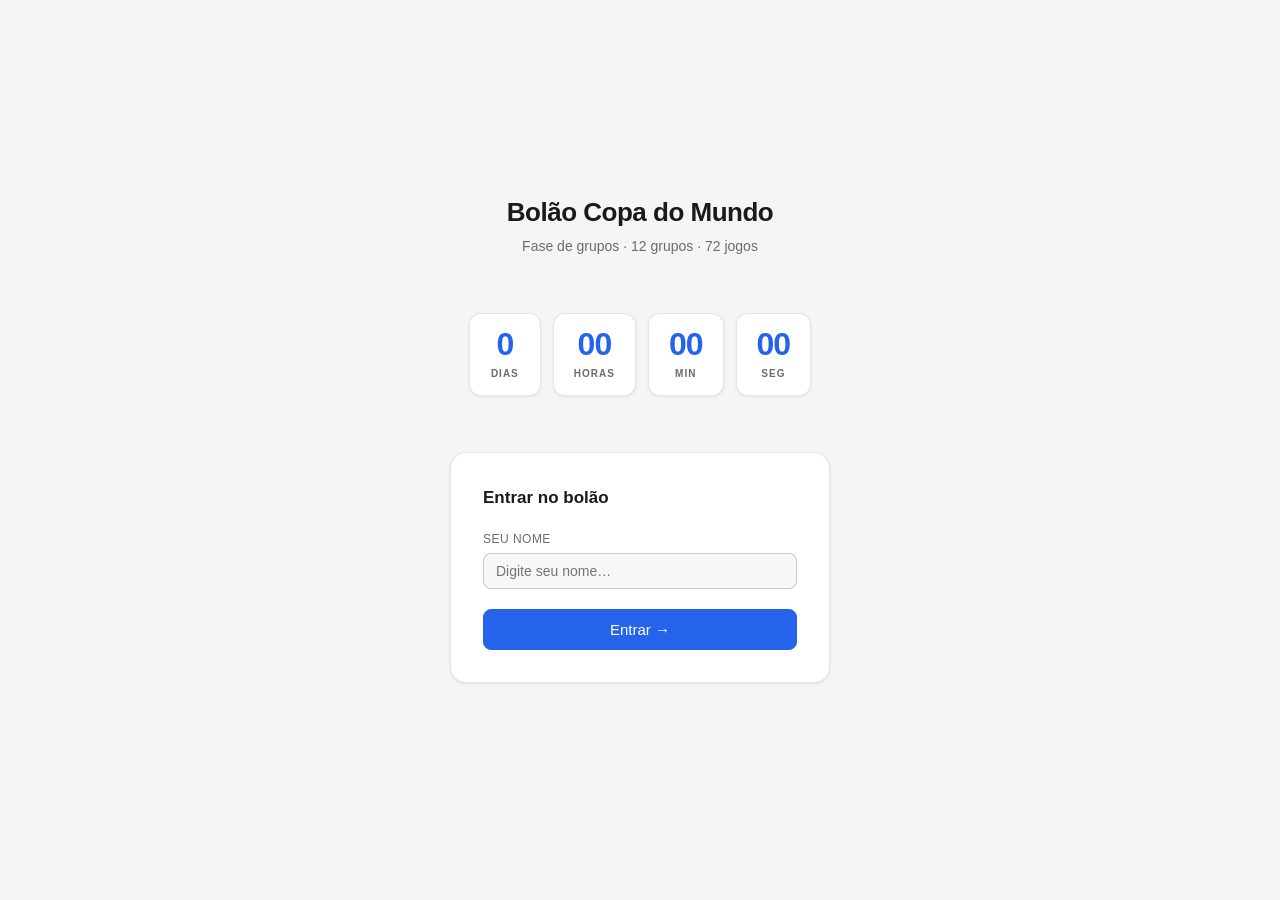
==== commit 51dca4fb: "Ajustado a organização das pastas e arquivos" ====
--- a/index.html
+++ b/index.html
@@ -3,108 +3,61 @@
 <head>
   <meta charset="UTF-8">
   <meta name="viewport" content="width=device-width, initial-scale=1.0">
-  <title>Bolão Copa do Mundo</title>
+  <title>Bolão Copa do Mundo 2026</title>
   <link rel="stylesheet" href="css/style.css">
 </head>
 <body>
 
 <div class="app">
 
-  <!-- TELA DE LOGIN -->
+  <!-- ══════════════════════════════════
+       TELA DE LOGIN
+       ══════════════════════════════════ -->
   <div id="screen-login" class="screen active">
     <div class="login-wrap">
+
       <div class="login-logo">
         <h1>Bolão Copa do Mundo</h1>
-      </div>
-
+        <p>Fase de grupos · 12 grupos · 72 jogos</p>
+      </div>
+
+      <!-- Contagem regressiva -->
       <div class="contagem">
-        <div class="contagem-item">
-          <span id="contagem-dias">29</span>
-          <small>Dias</small>
-        </div>
-
-        <div class="contagem-item">
-          <span id="contagem-horas">06</span>
-          <small>Horas</small>
-        </div>
-
-        <div class="contagem-item">
-          <span id="contagem-minutos">26</span>
-          <small>Minutos</small>
-        </div>
-
-        <div class="contagem-item">
-          <span id="contagem-segundos">40</span>
-          <small>Segundos</small>
-        </div>
-      </div>
-
-      <script>
-        // Primeiro jogo da Copa 2026 - 11/06/2026 às 16:00
-        const dataCopa = new Date("2026-06-11T16:00:00").getTime();
-
-        function atualizarContagem() {
-          const agora = new Date().getTime();
-          const diferenca = dataCopa - agora;
-
-          if (diferenca <= 0) {
-            document.getElementById("contagem-dias").innerText = "0";
-            document.getElementById("contagem-horas").innerText = "00";
-            document.getElementById("contagem-minutos").innerText = "00";
-            document.getElementById("contagem-segundos").innerText = "00";
-            return;
-          }
-
-          const dias = Math.floor(diferenca / (1000 * 60 * 60 * 24));
-
-          const horas = Math.floor(
-            (diferenca % (1000 * 60 * 60 * 24)) /
-            (1000 * 60 * 60)
-          );
-
-          const minutos = Math.floor(
-            (diferenca % (1000 * 60 * 60)) /
-            (1000 * 60)
-          );
-
-          const segundos = Math.floor(
-            (diferenca % (1000 * 60)) / 1000
-          );
-
-          document.getElementById("contagem-dias").innerText = dias;
-          document.getElementById("contagem-horas").innerText =
-            String(horas).padStart(2, "0");
-
-          document.getElementById("contagem-minutos").innerText =
-            String(minutos).padStart(2, "0");
-
-          document.getElementById("contagem-segundos").innerText =
-            String(segundos).padStart(2, "0");
-        }
-
-        atualizarContagem();
-        setInterval(atualizarContagem, 1000);
-      </script>
+        <div class="contagem-item"><span id="cd-dias">--</span><small>Dias</small></div>
+        <div class="contagem-item"><span id="cd-horas">--</span><small>Horas</small></div>
+        <div class="contagem-item"><span id="cd-min">--</span><small>Min</small></div>
+        <div class="contagem-item"><span id="cd-seg">--</span><small>Seg</small></div>
+      </div>
+
+      <!-- Formulário de login -->
       <div class="login-card">
         <h2>Entrar no bolão</h2>
         <div class="field-group">
           <label>Seu nome</label>
-          <input type="text" id="login-name" placeholder="Digite seu nome..." maxlength="32" autocomplete="off">
-        </div>
-        <button class="btn btn-primary btn-full" onclick="login()">Entrar</button>
+          <input type="text" id="login-name" placeholder="Digite seu nome…"
+            maxlength="32" autocomplete="off">
+        </div>
+        <button class="btn btn-primary btn-full" onclick="login()">Entrar →</button>
         <div id="login-error" class="error-msg" style="display:none"></div>
       </div>
-      <div class="login-users" id="login-users-list"></div>
+
+      <!-- Participantes existentes -->
+      <div id="login-users-list" class="login-users"></div>
+
     </div>
-  </div>
-
-  <!-- TELA PRINCIPAL -->
+  </div><!-- /screen-login -->
+
+
+  <!-- ══════════════════════════════════
+       TELA PRINCIPAL
+       ══════════════════════════════════ -->
   <div id="screen-main" class="screen">
 
     <header class="main-header">
       <div class="header-left">
-        <spam class="app-title" onclick="goToHomeView()" class="logo-title">Bolão Copa do Mundo</spam>
-      </div>
+        <span class="app-title">Bolão Copa 2026</span>
+      </div>
+
       <div class="header-center">
         <nav class="main-nav">
           <div class="nav-dropdown">
@@ -119,16 +72,37 @@
           <button class="nav-btn" data-view="chaveamento" onclick="setView('chaveamento', this)">Chaveamento Oficial</button>
         </nav>
       </div>
+
       <div class="header-right">
         <div class="user-badge" id="user-badge"></div>
-        <button class="theme-toggle" onclick="toggleTheme()" id="theme-btn" title="Alternar modo escuro" aria-label="Alternar modo escuro">🌙</button>
+        <button class="theme-toggle" id="theme-btn"
+          onclick="toggleTheme()" title="Alternar modo escuro">🌙</button>
         <button class="btn btn-ghost btn-sm" onclick="logout()">Sair</button>
       </div>
     </header>
 
     <main class="main-content">
 
-      <!-- VIEW: MEUS PALPITES -->
+      <!-- VIEW: MEUS PALPITES (hub) -->
+      <!-- <div id="view-meus-palpites" class="view active">
+        <div class="view-header">
+          <h2>Meus Palpites</h2>
+        </div>
+        <p style="color:var(--text-muted);margin-bottom:.25rem">
+          Preencha seus palpites para todos os grupos e salve antes de 11/06/2026.
+        </p>
+        <div class="view-shortcuts">
+          <button class="btn btn-primary"
+            onclick="setView('minha-classificacao', this)">
+            📊 Palpitar nos Grupos
+          </button>
+          <button class="btn btn-primary"
+            onclick="setView('meu-chaveamento', this)">
+            🏆 Meu Chaveamento
+          </button>
+        </div>
+      </div> -->
+
       <div id="view-meus-palpites" class="view active">
         <div class="view-header">
           <h2>Meus Palpites</h2>
@@ -231,10 +205,12 @@
           <h2>Minha Classificação</h2>
           <div class="view-actions">
             <span id="progress-label" class="progress-label"></span>
-            <button class="btn btn-primary btn-sm" onclick="saveAll()">Salvar tudo</button>
-          </div>
-        </div>
-        <button class="btn btn-primary btn-sm" onclick="setView('meus-palpites', this)">Voltar</button>
+            <button class="btn btn-ghost btn-sm"
+              onclick="setView('meus-palpites', this)">← Voltar</button>
+            <button class="btn btn-primary btn-sm"
+              onclick="saveAll()">💾 Salvar tudo</button>
+          </div>
+        </div>
         <div id="groups-grid" class="groups-grid"></div>
       </div>
 
@@ -243,12 +219,10 @@
         <div class="view-header">
           <h2>Meu Chaveamento</h2>
           <div class="view-actions">
-            <button class="btn btn-primary btn-sm" onclick="saveBracket()">
-              Salvar chaveamento
-            </button>
-          </div>
-        </div>
-        <button class="btn btn-primary btn-sm" onclick="setView('meus-palpites', this)">Voltar</button>
+            <button class="btn btn-ghost btn-sm"
+              onclick="setView('meus-palpites', this)">← Voltar</button>
+          </div>
+        </div>
         <div id="meu-chaveamento-content"></div>
       </div>
 
@@ -260,7 +234,7 @@
         <div id="compare-content"></div>
       </div>
 
-      <!-- VIEW: CLASSIFICAÇÃO -->
+      <!-- VIEW: CLASSIFICAÇÃO OFICIAL -->
       <div id="view-classificacao" class="view">
         <div class="view-header">
           <h2>Classificação Oficial</h2>
@@ -268,22 +242,84 @@
         <div id="classificacao-content" class="groups-grid"></div>
       </div>
 
-      <!-- VIEW: CHAVEAMENTO -->
+      <!-- VIEW: CHAVEAMENTO OFICIAL -->
       <div id="view-chaveamento" class="view">
         <div class="view-header">
-          <h2>Chaveamento</h2>
+          <h2>Chaveamento Oficial</h2>
         </div>
         <div id="chaveamento-content"></div>
       </div>
 
     </main>
-  </div>
-
-</div>
+  </div><!-- /screen-main -->
+
+</div><!-- /app -->
 
 <div id="toast" class="toast"></div>
 
+<!-- ══════════════════════════════════
+     SCRIPTS — ordem de dependências
+     ══════════════════════════════════ -->
+
+<!-- 1. Dados estáticos -->
 <script src="js/data.js"></script>
+
+<!-- 2. Cálculos puros (depende de data.js) -->
+<script src="js/calc.js"></script>
+
+<!-- 3. Estado global (depende de calc.js) -->
+<script src="js/state.js"></script>
+
+<!-- 4. Utilitários (depende de state.js) -->
+<script src="js/utils.js"></script>
+
+<!-- 5. API (depende de state.js + utils.js) -->
+<script src="js/api.js"></script>
+
+<!-- 6. Autenticação (depende de api.js + utils.js) -->
+<script src="js/auth.js"></script>
+
+<!-- 7. Views (dependem de tudo acima) -->
+<script src="js/views/groups.js"></script>
+<script src="js/views/compare.js"></script>
+<script src="js/views/official.js"></script>
+<script src="js/views/bracket.js"></script>
+
+<!-- 8. Orquestrador (depende de todas as views) -->
 <script src="js/app.js"></script>
+
+<!-- 9. Contagem regressiva inline (independente) -->
+<script>
+  (function () {
+    const TARGET = new Date('2026-06-11T16:00:00').getTime();
+    const ids    = ['cd-dias','cd-horas','cd-min','cd-seg'];
+    const pad    = n => String(n).padStart(2,'0');
+
+    function tick() {
+      const diff = TARGET - Date.now();
+      if (diff <= 0) {
+        ids.forEach((id, i) => {
+          const el = document.getElementById(id);
+          if (el) el.textContent = i === 0 ? '0' : '00';
+        });
+        return;
+      }
+      const vals = [
+        Math.floor(diff / 86_400_000),
+        Math.floor((diff % 86_400_000) / 3_600_000),
+        Math.floor((diff % 3_600_000)  / 60_000),
+        Math.floor((diff % 60_000)     / 1_000),
+      ];
+      ids.forEach((id, i) => {
+        const el = document.getElementById(id);
+        if (el) el.textContent = i === 0 ? vals[i] : pad(vals[i]);
+      });
+    }
+
+    tick();
+    setInterval(tick, 1000);
+  })();
+</script>
+
 </body>
-</html>+</html>
--- a/css/style.css
+++ b/css/style.css
@@ -433,209 +433,181 @@
 .bracket-toolbar {
   display: flex; align-items: center; justify-content: space-between;
   flex-wrap: wrap; gap: 10px;
-  margin-bottom: 1rem;
+  margin-bottom: 1.5rem;
 }
 .bracket-legend { display: flex; gap: 14px; flex-wrap: wrap; }
 .bl-item  { display: flex; align-items: center; gap: 6px; font-size: 12px; color: var(--text-muted); }
 .bl-dot   { width: 10px; height: 10px; border-radius: 3px; flex-shrink: 0; }
 
-/* ── Outer scroll container ── */
-.bracket-outer {
-  width: 100%;
-  overflow-x: auto;
-  overflow-y: hidden;
-  padding-bottom: 20px;
-  /* custom scrollbar */
-}
-.bracket-outer::-webkit-scrollbar       { height: 8px; }
-.bracket-outer::-webkit-scrollbar-track { background: transparent; }
-.bracket-outer::-webkit-scrollbar-thumb { background: var(--border-md); border-radius: 99px; }
-
-/* ── Inner scroll ── */
-.bracket-scroll {
+/* ═══════════════════════════════════════════════════════════
+   BRACKET VERTICAL — layout por fase empilhado
+   ═══════════════════════════════════════════════════════════ */
+
+/* ── Bloco de fase ── */
+.bv-phase {
+  margin-bottom: 2rem;
+}
+
+.bv-phase-header {
+  display: flex; align-items: center; gap: 12px;
+  margin-bottom: 1rem;
+}
+
+.bv-phase-label {
+  font-size: 12px; font-weight: 700;
+  text-transform: uppercase; letter-spacing: .1em;
+  color: var(--text-muted); white-space: nowrap;
+}
+
+.bv-phase-label--final {
+  color: var(--amber);
+}
+
+.bv-phase-line {
+  flex: 1; height: 2px;
+  background: var(--border);
+  border-radius: 2px;
+}
+
+/* ── Grid de jogos dentro da fase ── */
+/* --bv-cols é setado inline pelo JS (4 para 16avos/oitavas/quartas, 2 para semi) */
+.bv-grid {
+  display: grid;
+  grid-template-columns: repeat(var(--bv-cols, 4), 1fr);
+  gap: 10px;
+}
+
+/* ── Slot (label + card) ── */
+.bv-slot {
   display: flex;
   flex-direction: column;
-  min-width: max-content;
-  padding: 0 24px 24px;
-}
-
-/* ── Phase strip (labels acima das colunas) ── */
-.bracket-phase-strip {
-  display: flex;
-  align-items: stretch;
-  margin-bottom: 8px;
-}
-.bps-item {
-  width: 190px; flex-shrink: 0;
+  gap: 4px;
+}
+
+.bv-slot-label {
+  font-size: 9px; font-weight: 700;
+  color: var(--text-faint);
+  text-transform: uppercase; letter-spacing: .08em;
   text-align: center;
-  font-size: 10px; font-weight: 700;
-  text-transform: uppercase; letter-spacing: .12em;
-  color: var(--text-faint);
-  padding: 6px 0;
-  border-bottom: 2px solid var(--border);
-}
-.bps-center { width: 180px; color: var(--amber); border-bottom-color: var(--amber); }
-.bps-sep    { width: 32px; flex-shrink: 0; }
-
-/* ── Bracket body ── */
-.bracket-body {
-  display: flex;
-  align-items: center;
-  gap: 0;
-}
-
-/* ── Cada lado (esquerdo/direito) ── */
-.bracket-side {
-  display: flex;
-  align-items: stretch;
-}
-
-/* ── Coluna de fase ── */
-.bracket-col {
-  display: flex;
-  flex-direction: column;
-  justify-content: space-around;
-  width: 190px;
-  flex-shrink: 0;
-  gap: 0;
-}
-
-/* ── Slot de jogo ── */
-.b-slot {
-  display: flex;
-  flex-direction: column;
-  align-items: stretch;
-  flex: 1;
-  /* padding vertical garante espaço para os conectores ficarem centralizados */
-  padding: 6px 0;
-}
-
-/* ── Label do jogo ── */
-.b-match-label {
-  font-size: 9px; font-weight: 600;
-  color: var(--text-faint); text-transform: uppercase;
-  letter-spacing: .06em; text-align: center;
-  margin-bottom: 3px;
-}
-
-/* ── Card ── */
-.b-card {
+}
+
+/* ── Card de jogo ── */
+.bv-card {
   background: var(--bg-card);
   border: 1px solid var(--border-md);
   border-radius: 10px; overflow: hidden;
   box-shadow: var(--shadow);
   transition: border-color .2s, box-shadow .2s;
 }
-.b-card:hover { border-color: var(--blue); box-shadow: var(--shadow-md); }
-.b-card.pending { opacity: .5; border-style: dashed; }
+.bv-card:hover  { border-color: var(--blue); box-shadow: var(--shadow-md); }
+.bv-card.pending { opacity: .5; border-style: dashed; }
 
 /* ── Linha de time ── */
-.b-team {
-  display: flex; align-items: center; gap: 6px;
-  padding: 6px 8px;
+.bv-team {
+  display: flex; align-items: center; gap: 8px;
+  padding: 8px 10px;
   border-bottom: 1px solid var(--border);
   transition: background .15s;
-}
-.b-team:last-child { border-bottom: none; }
-.b-team.winner { background: var(--green-bg); }
-.b-team.winner .b-team-name { color: var(--green-text); font-weight: 700; }
-
-.b-flag      { font-size: 14px; width: 18px; text-align: center; flex-shrink: 0; }
-.b-team-name { flex: 1; font-size: 11px; font-weight: 500; white-space: nowrap; overflow: hidden; text-overflow: ellipsis; max-width: 96px; }
-.b-team-name.tbd { color: var(--text-faint); font-style: italic; font-weight: 400; }
-
-/* ── Input de score no bracket ── */
-.b-score {
-  width: 28px; height: 22px; text-align: center;
-  font-size: 12px; font-weight: 700; font-family: inherit;
+  min-width: 0; /* permite truncar dentro do flex */
+}
+.bv-team:last-child { border-bottom: none; }
+.bv-team.winner { background: var(--green-bg); }
+.bv-team.winner .bv-name { color: var(--green-text); font-weight: 700; }
+
+/* Bandeira — tamanho generoso, sem truncar */
+.bv-flag {
+  font-size: 18px;
+  width: 24px; text-align: center;
+  flex-shrink: 0; line-height: 1;
+}
+
+/* Nome completo — cresce, trunca com ellipsis apenas se necessário */
+.bv-name {
+  flex: 1;
+  font-size: 12px; font-weight: 500;
+  white-space: nowrap; overflow: hidden; text-overflow: ellipsis;
+  min-width: 0;
+}
+.bv-name.tbd { color: var(--text-faint); font-style: italic; font-weight: 400; }
+
+/* ── Score input ── */
+.bv-score {
+  width: 30px; height: 24px; text-align: center;
+  font-size: 13px; font-weight: 700; font-family: inherit;
   border: 1px solid var(--border-md); border-radius: 5px;
   background: var(--bg-input); color: var(--text);
   outline: none; flex-shrink: 0;
   transition: border-color .15s, background .15s;
   -moz-appearance: textfield; appearance: textfield;
 }
-.b-score::-webkit-outer-spin-button,
-.b-score::-webkit-inner-spin-button { -webkit-appearance: none; }
-.b-score:focus   { border-color: var(--blue); background: var(--bg-card); }
-.b-score:disabled { opacity: .45; cursor: not-allowed; }
+.bv-score::-webkit-outer-spin-button,
+.bv-score::-webkit-inner-spin-button { -webkit-appearance: none; }
+.bv-score:focus    { border-color: var(--blue); background: var(--bg-card); }
+.bv-score:disabled { opacity: .4; cursor: not-allowed; }
 
 /* ── Override 3º classificado ── */
-.b-team-override {
-  flex: 1; font-size: 10px; font-weight: 400;
-  border: 1px solid var(--amber); border-radius: 4px;
+.bv-override {
+  flex: 1; min-width: 0;
+  font-size: 11px; font-weight: 400; font-family: inherit;
+  border: 1px solid var(--amber); border-radius: 5px;
   background: var(--amber-bg); color: var(--amber-text);
-  padding: 2px 4px; outline: none;
-  max-width: 100px;
-}
-.b-team-override:focus { border-color: var(--blue); background: var(--bg-card); color: var(--text); }
-
-/* ── Coluna de conectores ── */
-.bracket-connector-col {
-  width: 32px; flex-shrink: 0;
+  padding: 2px 6px; outline: none;
+}
+.bv-override:focus { border-color: var(--blue); background: var(--bg-card); color: var(--text); }
+
+/* ── Final ── */
+.bv-final-wrap {
+  display: flex;
+  justify-content: center;
+}
+
+.bv-final-inner {
+  display: flex;
+  flex-direction: column;
+  align-items: center;
+  gap: 20px;
+  width: 100%;
+  max-width: 420px;
+}
+
+/* Troféu */
+.bv-trophy {
   display: flex; flex-direction: column;
-  align-self: stretch;
-}
-.bc-pair {
-  flex: 1; display: flex;
-  align-items: stretch;
-}
-.bc-pair svg {
-  width: 32px;
-  display: block;
-  /* height 100% vem do flexbox */
-  flex: 1;
-}
-
-/* ── Centro ── */
-.bracket-center {
-  display: flex;
-  align-items: center;
-  justify-content: center;
-  flex-shrink: 0;
-  width: 180px;
-}
-.bracket-center-inner {
-  display: flex; flex-direction: column;
-  align-items: center; gap: 16px;
-  width: 100%;
-}
-
-.b-trophy-wrap {
-  display: flex; flex-direction: column;
-  align-items: center; gap: 6px;
-}
-.b-trophy-icon {
-  font-size: 44px;
+  align-items: center; gap: 8px;
+}
+.bv-trophy-icon {
+  font-size: 52px;
   filter: drop-shadow(0 2px 12px rgba(245,158,11,.6));
   animation: trophyPulse 2s ease-in-out infinite;
 }
 @keyframes trophyPulse {
   0%,100% { transform: scale(1);    filter: drop-shadow(0 2px 8px  rgba(245,158,11,.4)); }
-  50%     { transform: scale(1.07); filter: drop-shadow(0 4px 16px rgba(245,158,11,.8)); }
-}
-.b-champion {
-  display: flex; flex-direction: column;
-  align-items: center; gap: 2px;
-}
-.b-champion-flag        { font-size: 22px; }
-.b-champion-name        { font-size: 12px; font-weight: 700; color: var(--amber); text-align: center; max-width: 120px; word-break: break-word; }
-.b-champion-placeholder { font-size: 11px; color: var(--text-faint); font-style: italic; }
-
-/* ── Final card (centro) ── */
-.b-final-card {
-  background: var(--bg-card);
-  border: 2px solid var(--amber);
-  border-radius: 12px; overflow: hidden;
-  box-shadow: 0 0 0 4px var(--amber-bg), var(--shadow-md);
+  50%     { transform: scale(1.07); filter: drop-shadow(0 4px 18px rgba(245,158,11,.8)); }
+}
+.bv-champion {
+  display: flex; flex-direction: column; align-items: center; gap: 2px;
+}
+.bv-champion-flag { font-size: 28px; }
+.bv-champion-name { font-size: 15px; font-weight: 800; color: var(--amber); letter-spacing: -.3px; }
+.bv-champion-tbd  { font-size: 12px; color: var(--text-faint); font-style: italic; }
+
+/* Card especial da final */
+.bv-card--final {
   width: 100%;
-}
-.b-final-label {
-  text-align: center; font-size: 9px; font-weight: 800;
+  border: 2px solid var(--amber) !important;
+  box-shadow: 0 0 0 4px var(--amber-bg), var(--shadow-md) !important;
+}
+.bv-final-badge {
+  text-align: center; font-size: 10px; font-weight: 800;
   letter-spacing: .15em; text-transform: uppercase;
-  color: var(--amber); padding: 4px 0;
+  color: var(--amber); padding: 5px 0;
   background: var(--amber-bg);
   border-bottom: 1px solid var(--amber);
 }
+.bv-team--final { padding: 10px 14px; }
+.bv-flag--final { font-size: 22px; width: 28px; }
+.bv-name--final { font-size: 14px; font-weight: 600; }
+.bv-score--final { width: 34px; height: 28px; font-size: 15px; }
 
 /* ═══════════════════════════════════════════════════════════
    RESPONSIVE
@@ -649,21 +621,63 @@
   .main-nav .nav-btn { padding: 6px 10px; font-size: 12px; }
   .contagem-item { min-width: 60px; padding: 10px 12px; }
   .contagem-item span { font-size: 22px; }
-  /* Bracket: menor em mobile, scroll horizontal */
-  .bracket-col { width: 150px; }
-  .bps-item    { width: 150px; }
-  .bps-center  { width: 150px; }
-  .b-team-name { max-width: 72px; }
-}
-
-.logo-title {
+  /* Bracket vertical: 2 colunas em mobile (em vez de 4) */
+  .bv-grid { grid-template-columns: repeat(2, 1fr) !important; }
+  .bv-name { font-size: 11px; }
+}
+
+.nav-dropdown {
+  position: relative;
+  display: inline-block;
+}
+
+.dropdown-toggle {
+  display: flex;
+  align-items: center;
+  gap: 6px;
+}
+
+.dropdown-menu {
+  position: absolute;
+  top: calc(100% + 8px);
+  left: 0;
+
+  display: none;
+  flex-direction: column;
+  gap: 6px;
+
+  min-width: 180px;
+  padding: 8px;
+
+  background: var(--bg-card);
+  border: 1px solid var(--border);
+  border-radius: 12px;
+
+  box-shadow: 0 10px 25px rgba(0,0,0,0.12);
+  z-index: 100;
+}
+
+.nav-dropdown.open .dropdown-menu {
+  display: flex;
+}
+
+.dropdown-item {
+  border: none;
+  background: var(--bg-secondary);
+  color: var(--text);
+
+  padding: 10px 12px;
+  border-radius: 10px;
+
   cursor: pointer;
-  user-select: none;
-  transition: 0.2s ease;
-}
-
-.logo-title:hover {
-  opacity: 0.8;
+  text-align: left;
+
+  transition: 0.2s;
+}
+
+.dropdown-item:hover {
+  background: var(--primary);
+  color: white;
 }
 
 .palpites-grid {
@@ -734,58 +748,4 @@
 .palpite-card:hover .palpite-arrow {
   transform: translateX(4px);
   opacity: 1;
-}
-
-.nav-dropdown {
-  position: relative;
-  display: inline-block;
-}
-
-.dropdown-toggle {
-  display: flex;
-  align-items: center;
-  gap: 6px;
-}
-
-.dropdown-menu {
-  position: absolute;
-  top: calc(100% + 8px);
-  left: 0;
-
-  display: none;
-  flex-direction: column;
-  gap: 6px;
-
-  min-width: 180px;
-  padding: 8px;
-
-  background: var(--bg-card);
-  border: 1px solid var(--border);
-  border-radius: 12px;
-
-  box-shadow: 0 10px 25px rgba(0,0,0,0.12);
-  z-index: 100;
-}
-
-.nav-dropdown.open .dropdown-menu {
-  display: flex;
-}
-
-.dropdown-item {
-  border: none;
-  background: var(--bg-secondary);
-  color: var(--text);
-
-  padding: 10px 12px;
-  border-radius: 10px;
-
-  cursor: pointer;
-  text-align: left;
-
-  transition: 0.2s;
-}
-
-.dropdown-item:hover {
-  background: var(--primary);
-  color: white;
 }
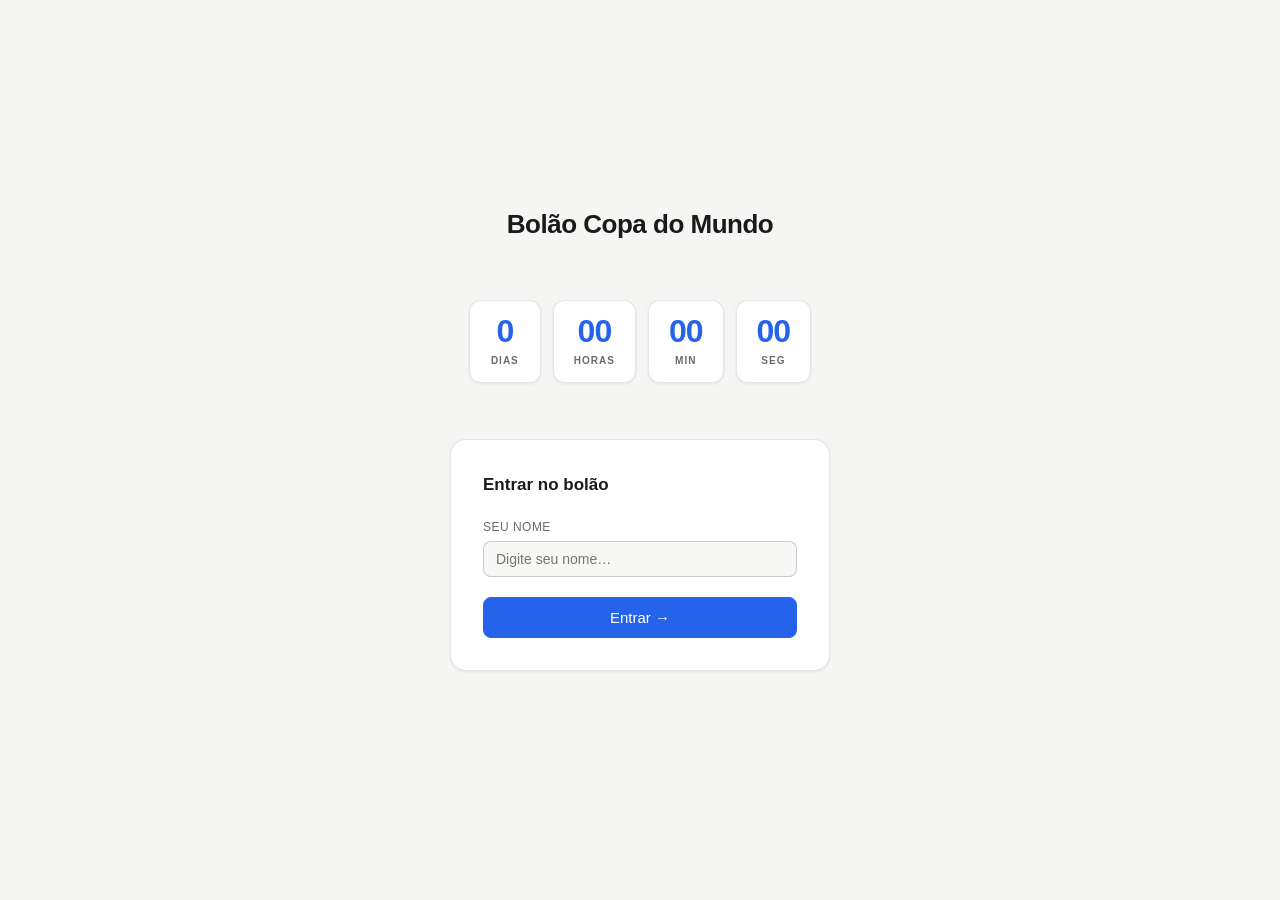
==== commit 748fb203: "Adicionado automação de resultados e adicionado tela de calendario de jogos" ====
--- a/index.html
+++ b/index.html
@@ -18,7 +18,6 @@
 
       <div class="login-logo">
         <h1>Bolão Copa do Mundo</h1>
-        <p>Fase de grupos · 12 grupos · 72 jogos</p>
       </div>
 
       <!-- Contagem regressiva -->
@@ -60,6 +59,7 @@
 
       <div class="header-center">
         <nav class="main-nav">
+          <button class="nav-btn" onclick="setView('meus-palpites', this)">Home</button>
           <div class="nav-dropdown">
             <button class="nav-btn active dropdown-toggle" onclick="togglePalpitesMenu(this)">Meus Palpites</button>
             <div class="dropdown-menu">
@@ -67,57 +67,28 @@
               <button class="dropdown-item" data-view="meu-chaveamento" onclick="selectPalpiteView('meu-chaveamento', this)">Chaveamento</button>
             </div>
           </div>
-          <button class="nav-btn" data-view="comparar" onclick="setView('comparar', this)">Comparar Classificação</button>
+          <button class="nav-btn" data-view="comparar" onclick="setView('comparar', this)">Comparar</button>
           <button class="nav-btn" data-view="classificacao" onclick="setView('classificacao', this)">Classificação Oficial</button>
           <button class="nav-btn" data-view="chaveamento" onclick="setView('chaveamento', this)">Chaveamento Oficial</button>
+          <button class="nav-btn" data-view="estatisticas" onclick="setView('estatisticas', this)">Estatísticas</button>
         </nav>
       </div>
 
       <div class="header-right">
         <div class="user-badge" id="user-badge"></div>
-        <button class="theme-toggle" id="theme-btn"
-          onclick="toggleTheme()" title="Alternar modo escuro">🌙</button>
+        <button class="theme-toggle" id="theme-btn" onclick="toggleTheme()" title="Alternar modo escuro">🌙</button>
         <button class="btn btn-ghost btn-sm" onclick="logout()">Sair</button>
       </div>
     </header>
 
     <main class="main-content">
 
-      <!-- VIEW: MEUS PALPITES (hub) -->
-      <!-- <div id="view-meus-palpites" class="view active">
-        <div class="view-header">
-          <h2>Meus Palpites</h2>
-        </div>
-        <p style="color:var(--text-muted);margin-bottom:.25rem">
-          Preencha seus palpites para todos os grupos e salve antes de 11/06/2026.
-        </p>
-        <div class="view-shortcuts">
-          <button class="btn btn-primary"
-            onclick="setView('minha-classificacao', this)">
-            📊 Palpitar nos Grupos
-          </button>
-          <button class="btn btn-primary"
-            onclick="setView('meu-chaveamento', this)">
-            🏆 Meu Chaveamento
-          </button>
-        </div>
-      </div> -->
-
       <div id="view-meus-palpites" class="view active">
-        <div class="view-header">
-          <h2>Meus Palpites</h2>
-          <div class="view-actions"></div>
-        </div>
-
         <div class="palpites-grid">
 
           <!-- MINHA CLASSIFICAÇÃO -->
-          <div 
-            class="palpite-card"
-            onclick="setView('minha-classificacao', this)"
-          >
+          <div class="palpite-card" onclick="setView('minha-classificacao', this)">
             <div class="palpite-icon">🏆</div>
-
             <div class="palpite-content">
               <h3>Minha Classificação</h3>
               <p>
@@ -129,70 +100,74 @@
           </div>
 
           <!-- MEU CHAVEAMENTO -->
-          <div 
-            class="palpite-card"
-            onclick="setView('meu-chaveamento', this)"
-          >
+          <div class="palpite-card" onclick="setView('meu-chaveamento', this)">
             <div class="palpite-icon">⚔️</div>
-
             <div class="palpite-content">
               <h3>Meu Chaveamento</h3>
               <p>
                 Monte o mata-mata completo até a final.
               </p>
             </div>
-
             <div class="palpite-arrow">→</div>
           </div>
 
           <!-- COMPARAR -->
-          <div 
-            class="palpite-card"
-            onclick="setView('comparar', this)"
-          >
+          <div class="palpite-card" onclick="setView('comparar', this)">
             <div class="palpite-icon">📊</div>
-
-            <div class="palpite-content">
-              <h3>Comparar Classificação</h3>
+            <div class="palpite-content">
+              <h3>Comparar</h3>
               <p>
                 Compare seus palpites com os oficiais.
               </p>
             </div>
-
             <div class="palpite-arrow">→</div>
           </div>
 
           <!-- CLASSIFICAÇÃO OFICIAL -->
-          <div 
-            class="palpite-card"
-            onclick="setView('classificacao', this)"
-          >
+          <div class="palpite-card" onclick="setView('classificacao', this)">
             <div class="palpite-icon">🌍</div>
-
             <div class="palpite-content">
               <h3>Classificação Oficial</h3>
               <p>
                 Veja a classificação atual da Copa.
               </p>
             </div>
-
             <div class="palpite-arrow">→</div>
           </div>
 
           <!-- CHAVEAMENTO OFICIAL -->
-          <div 
-            class="palpite-card"
-            onclick="setView('chaveamento', this)"
-          >
+          <div class="palpite-card" onclick="setView('chaveamento', this)">
             <div class="palpite-icon">🏟️</div>
-
             <div class="palpite-content">
               <h3>Chaveamento Oficial</h3>
               <p>
                 Acompanhe o mata-mata oficial do torneio.
               </p>
             </div>
-
+            <div class="palpite-arrow">→</div>
+          </div>
+
+          <!-- ESTATÍSTICAS -->
+          <div class="palpite-card" onclick="setView('estatisticas', this)">
+            <div class="palpite-icon">📈</div>
+            <div class="palpite-content">
+              <h3>Estatísticas</h3>
+              <p>
+                Acompanhe as estatísticas do torneio.
+              </p>
+            </div>
+            <div class="palpite-arrow">→</div>
+          </div>
+
+          <!-- CALENDÁRIO -->
+          <div class="palpite-card" onclick="setView('calendario', this)">
+            <div class="palpite-icon">📅</div>
+            <div class="palpite-content">
+              <h3>Calendário</h3>
+              <p>
+                Calendario com os jogos do campeonato.
+              </p>
+            </div>
             <div class="palpite-arrow">→</div>
           </div>
 
@@ -205,12 +180,10 @@
           <h2>Minha Classificação</h2>
           <div class="view-actions">
             <span id="progress-label" class="progress-label"></span>
-            <button class="btn btn-ghost btn-sm"
-              onclick="setView('meus-palpites', this)">← Voltar</button>
-            <button class="btn btn-primary btn-sm"
-              onclick="saveAll()">💾 Salvar tudo</button>
-          </div>
-        </div>
+            <button class="btn btn-primary btn-sm" onclick="saveAll()">💾 Salvar tudo</button>
+          </div>
+        </div>
+        <button class="btn btn-primary btn-sm btn-voltar" onclick="setView('meus-palpites', this)">Voltar</button>
         <div id="groups-grid" class="groups-grid"></div>
       </div>
 
@@ -219,10 +192,9 @@
         <div class="view-header">
           <h2>Meu Chaveamento</h2>
           <div class="view-actions">
-            <button class="btn btn-ghost btn-sm"
-              onclick="setView('meus-palpites', this)">← Voltar</button>
-          </div>
-        </div>
+          </div>
+        </div>
+        <button class="btn btn-primary btn-sm btn-voltar" onclick="setView('meus-palpites', this)">Voltar</button>
         <div id="meu-chaveamento-content"></div>
       </div>
 
@@ -231,6 +203,7 @@
         <div class="view-header">
           <h2>Comparar Classificação</h2>
         </div>
+        <button class="btn btn-primary btn-sm btn-voltar" onclick="setView('meus-palpites', this)">Voltar</button>
         <div id="compare-content"></div>
       </div>
 
@@ -239,6 +212,7 @@
         <div class="view-header">
           <h2>Classificação Oficial</h2>
         </div>
+        <button class="btn btn-primary btn-sm btn-voltar" onclick="setView('meus-palpites', this)">Voltar</button>
         <div id="classificacao-content" class="groups-grid"></div>
       </div>
 
@@ -247,7 +221,93 @@
         <div class="view-header">
           <h2>Chaveamento Oficial</h2>
         </div>
+        <button class="btn btn-primary btn-sm btn-voltar" onclick="setView('meus-palpites', this)">Voltar</button>
         <div id="chaveamento-content"></div>
+      </div>
+
+      <!-- VIEW: ESTATISTICAS -->
+      <div id="view-estatisticas" class="view">
+
+        <div class="view-header">
+          <h2>Estatísticas</h2>
+        </div>
+
+        <div class="palpites-grid">
+
+          <!-- ARTILHARIA -->
+          <div class="palpite-card" onclick="setView('artilharia', this)">
+            <div class="palpite-icon">⚽</div>
+            <div class="palpite-content">
+              <h3>Artilharia</h3>
+              <p>
+                Veja os jogadores com mais gols na competição.
+              </p>
+            </div>
+
+            <div class="palpite-arrow">→</div>
+          </div>
+
+          <!-- CARTÕES AMARELOS -->
+          <div class="palpite-card" onclick="setView('cartoes-amarelos', this)">
+            <div class="palpite-icon">🟨</div>
+            <div class="palpite-content">
+              <h3>Cartões Amarelos</h3>
+              <p>
+                Acompanhe advertências e jogadores pendurados.
+              </p>
+            </div>
+
+            <div class="palpite-arrow">→</div>
+          </div>
+
+          <!-- CARTÕES VERMELHOS -->
+          <div class="palpite-card" onclick="setView('cartoes-vermelhos', this)">
+            <div class="palpite-icon">🟥</div>
+            <div class="palpite-content">
+              <h3>Cartões Vermelhos</h3>
+              <p>
+                Veja expulsões e estatísticas disciplinares.
+              </p>
+            </div>
+
+            <div class="palpite-arrow">→</div>
+          </div>
+
+        </div>
+
+      </div>
+
+      <!-- VIEW: CALENDÁRIO -->
+      <div id="view-calendario" class="view">
+
+        <div class="view-header">
+          <h2>📅 Calendário da Copa</h2>
+
+          <div class="calendar-nav">
+
+            <button class="btn btn-sm"
+              onclick="mesAnterior()">
+              ←
+            </button>
+
+            <h3 id="calendar-month"></h3>
+
+            <button class="btn btn-sm"
+              onclick="proximoMes()">
+              →
+            </button>
+
+          </div>
+
+        </div>
+
+        <button class="btn btn-primary btn-sm btn-voltar"
+          onclick="setView('meus-palpites', this)">
+          Voltar
+        </button>
+
+        <div id="calendar-grid" class="calendar-grid"></div>
+
       </div>
 
     </main>
@@ -284,6 +344,7 @@
 <script src="js/views/compare.js"></script>
 <script src="js/views/official.js"></script>
 <script src="js/views/bracket.js"></script>
+<script src="js/views/calendario.js"></script>
 
 <!-- 8. Orquestrador (depende de todas as views) -->
 <script src="js/app.js"></script>
--- a/css/style.css
+++ b/css/style.css
@@ -682,25 +682,33 @@
 
 .palpites-grid {
   display: grid;
-  grid-template-columns: repeat(auto-fit, minmax(280px, 1fr));
-  gap: 18px;
-
-  margin-top: 24px;
+
+  grid-template-columns:
+    repeat(auto-fit, minmax(420px, 1fr));
+
+  gap: 22px;
+
+  margin-top: 30px;
 }
 
 .palpite-card {
   display: flex;
   align-items: center;
-  gap: 18px;
-
-  padding: 22px;
+  gap: 20px;
+
+  padding: 28px;
+
+  min-height: 120px;
 
   background: var(--bg-card);
   border: 1px solid var(--border);
-  border-radius: 18px;
+  border-radius: 22px;
 
   cursor: pointer;
-  transition: 0.25s ease;
+  transition:
+    transform .25s ease,
+    box-shadow .25s ease,
+    border-color .25s ease;
 }
 
 .palpite-card:hover {
@@ -748,4 +756,125 @@
 .palpite-card:hover .palpite-arrow {
   transform: translateX(4px);
   opacity: 1;
+}
+
+.btn-voltar{
+  margin-bottom: 20px;
+}
+
+/* ─────────────────────────────
+   CALENDÁRIO OUTLOOK
+───────────────────────────── */
+
+.calendar-nav {
+  display: flex;
+  align-items: center;
+  gap: 12px;
+}
+
+.calendar-grid {
+  margin-top: 24px;
+  display: grid;
+  grid-template-columns: repeat(7, 1fr);
+  gap: 8px;
+
+  /* 👇 isso aqui garante alinhamento perfeito */
+  grid-auto-rows: 140px;
+}
+
+.calendar-cell {
+  height: 100%;
+  background: var(--bg-card);
+  border: 1px solid var(--border);
+  border-radius: 16px;
+  padding: 10px;
+
+  display: flex;
+  flex-direction: column;
+  gap: 8px;
+
+  overflow: hidden;
+}
+
+/* células vazias continuam iguais */
+.calendar-cell.empty {
+  background: transparent;
+  border: none;
+}
+
+/* dia fixo no topo */
+.calendar-day-number {
+  font-size: 1rem;
+  font-weight: 700;
+  flex-shrink: 0;
+}
+
+/* área de eventos com scroll interno (IMPORTANTE) */
+.calendar-cell {
+  height: 140px;              /* fixa */
+  background: var(--bg-card);
+  border: 1px solid var(--border);
+  border-radius: 16px;
+  padding: 8px;
+
+  display: flex;
+  flex-direction: column;
+
+  overflow: hidden;           /* impede estourar */
+}
+
+.calendar-events {
+  flex: 1;
+  overflow-y: auto;           /* 🔥 aqui resolve o corte */
+  display: flex;
+  flex-direction: column;
+  gap: 6px;
+  margin-top: 6px;
+  padding-right: 4px;
+}
+
+/* eventos menores pra caberem */
+.calendar-event {
+  background: linear-gradient(135deg, #eb2525, #d81d1d);
+  color: white;
+
+  border-radius: 10px;
+  padding: 6px;
+
+  font-size: .72rem;
+
+  display: flex;
+  flex-direction: column;
+  gap: 2px;
+
+  cursor: pointer;
+}
+
+.calendar-event:hover {
+  transform: scale(1.02);
+}
+
+.event-time {
+  font-weight: 700;
+  opacity: .9;
+}
+
+.event-match {
+  line-height: 1.2;
+}
+
+@media (max-width: 900px) {
+
+  .calendar-grid {
+    grid-template-columns: repeat(1, 1fr);
+  }
+
+  .calendar-weekday {
+    display: none;
+  }
+
+  .calendar-cell {
+    min-height: auto;
+  }
+
 }
